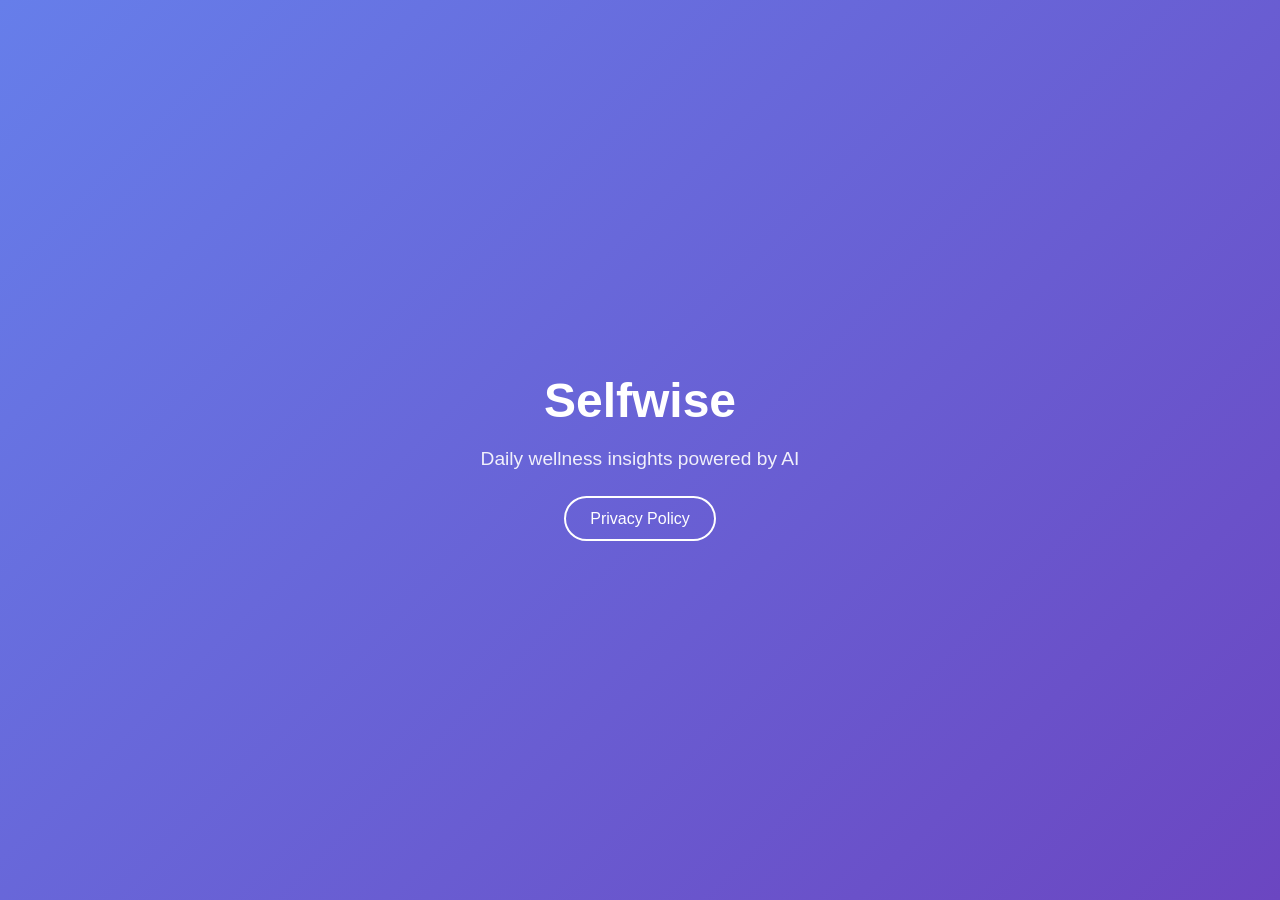
==== index.html @ 47c6ea0e "Add privacy policy and landing page" ====
<!DOCTYPE html>
<html lang="en">
<head>
    <meta charset="UTF-8">
    <meta name="viewport" content="width=device-width, initial-scale=1.0">
    <title>Selfwise</title>
    <style>
        * {
            margin: 0;
            padding: 0;
            box-sizing: border-box;
        }
        body {
            font-family: -apple-system, BlinkMacSystemFont, 'Segoe UI', Roboto, sans-serif;
            background: linear-gradient(135deg, #667eea 0%, #6B46C1 100%);
            min-height: 100vh;
            display: flex;
            align-items: center;
            justify-content: center;
        }
        .container {
            text-align: center;
            color: white;
            padding: 40px;
        }
        h1 {
            font-size: 3em;
            margin-bottom: 20px;
        }
        p {
            font-size: 1.2em;
            opacity: 0.9;
            margin-bottom: 40px;
        }
        .links a {
            color: white;
            text-decoration: none;
            padding: 12px 24px;
            border: 2px solid white;
            border-radius: 30px;
            margin: 0 10px;
            transition: all 0.3s;
        }
        .links a:hover {
            background: white;
            color: #6B46C1;
        }
    </style>
</head>
<body>
    <div class="container">
        <h1>Selfwise</h1>
        <p>Daily wellness insights powered by AI</p>
        <div class="links">
            <a href="privacy.html">Privacy Policy</a>
        </div>
    </div>
</body>
</html>
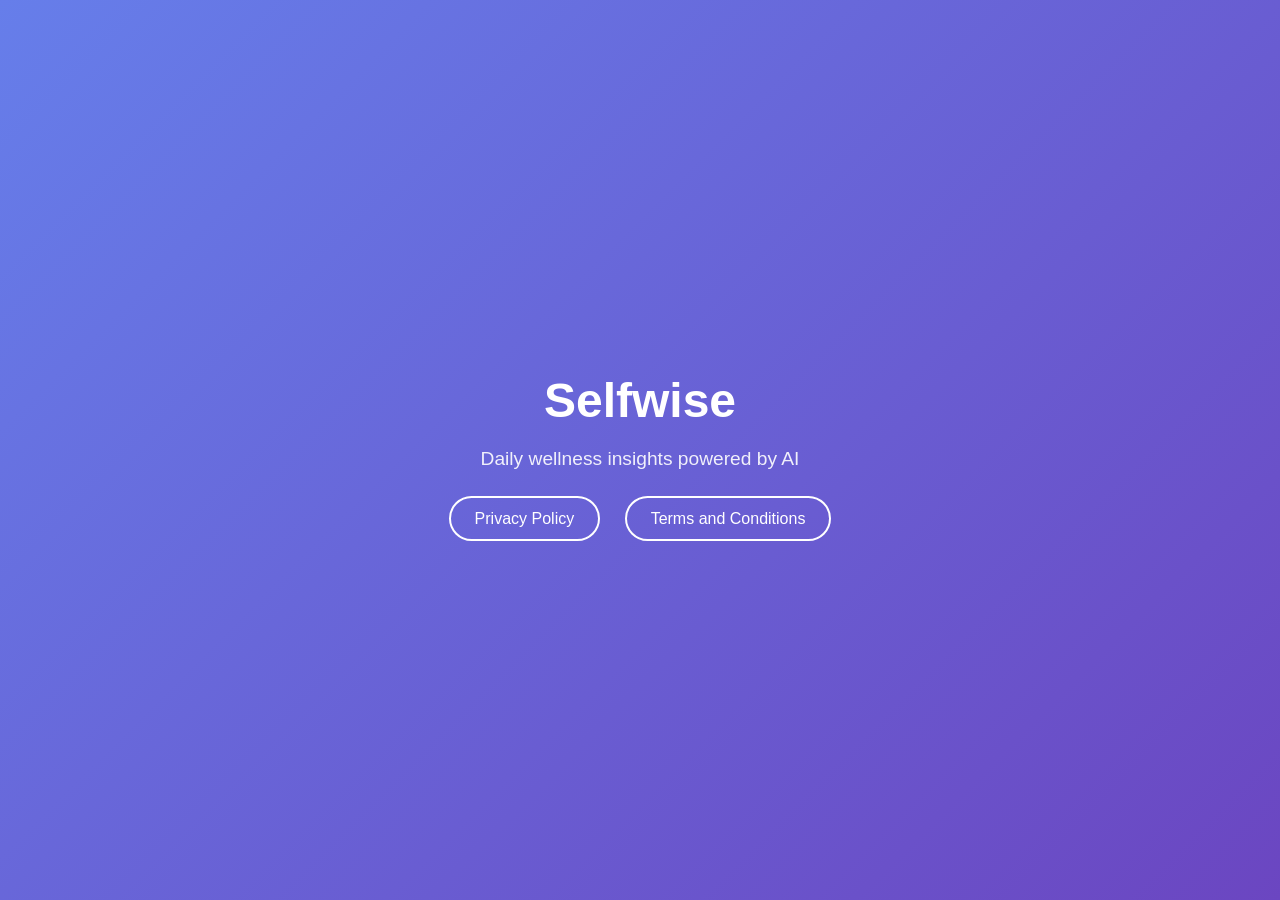
==== commit ef9f6caa: "Add Terms and Conditions page - Create terms.html with comprehensive terms and conditions - Update i" ====
--- a/index.html
+++ b/index.html
@@ -53,6 +53,7 @@
         <p>Daily wellness insights powered by AI</p>
         <div class="links">
             <a href="privacy.html">Privacy Policy</a>
+            <a href="terms.html">Terms and Conditions</a>
         </div>
     </div>
 </body>
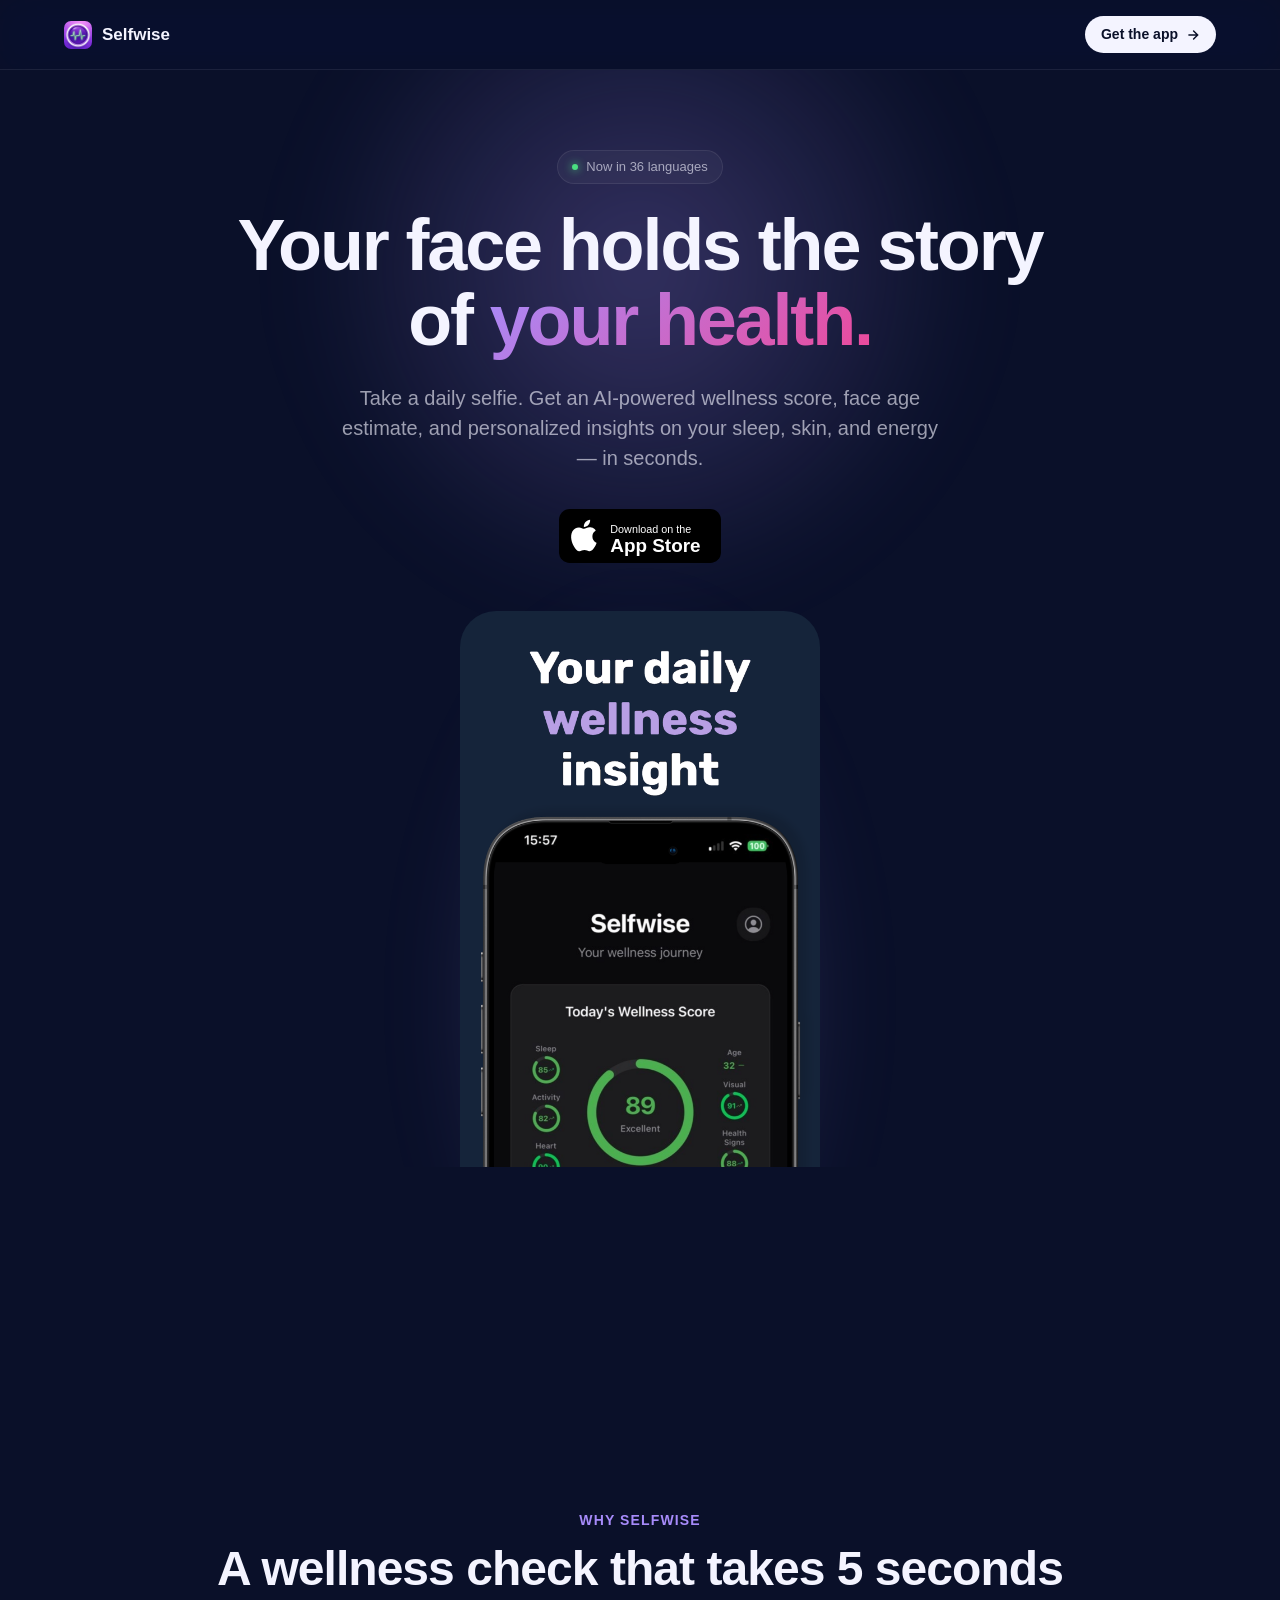
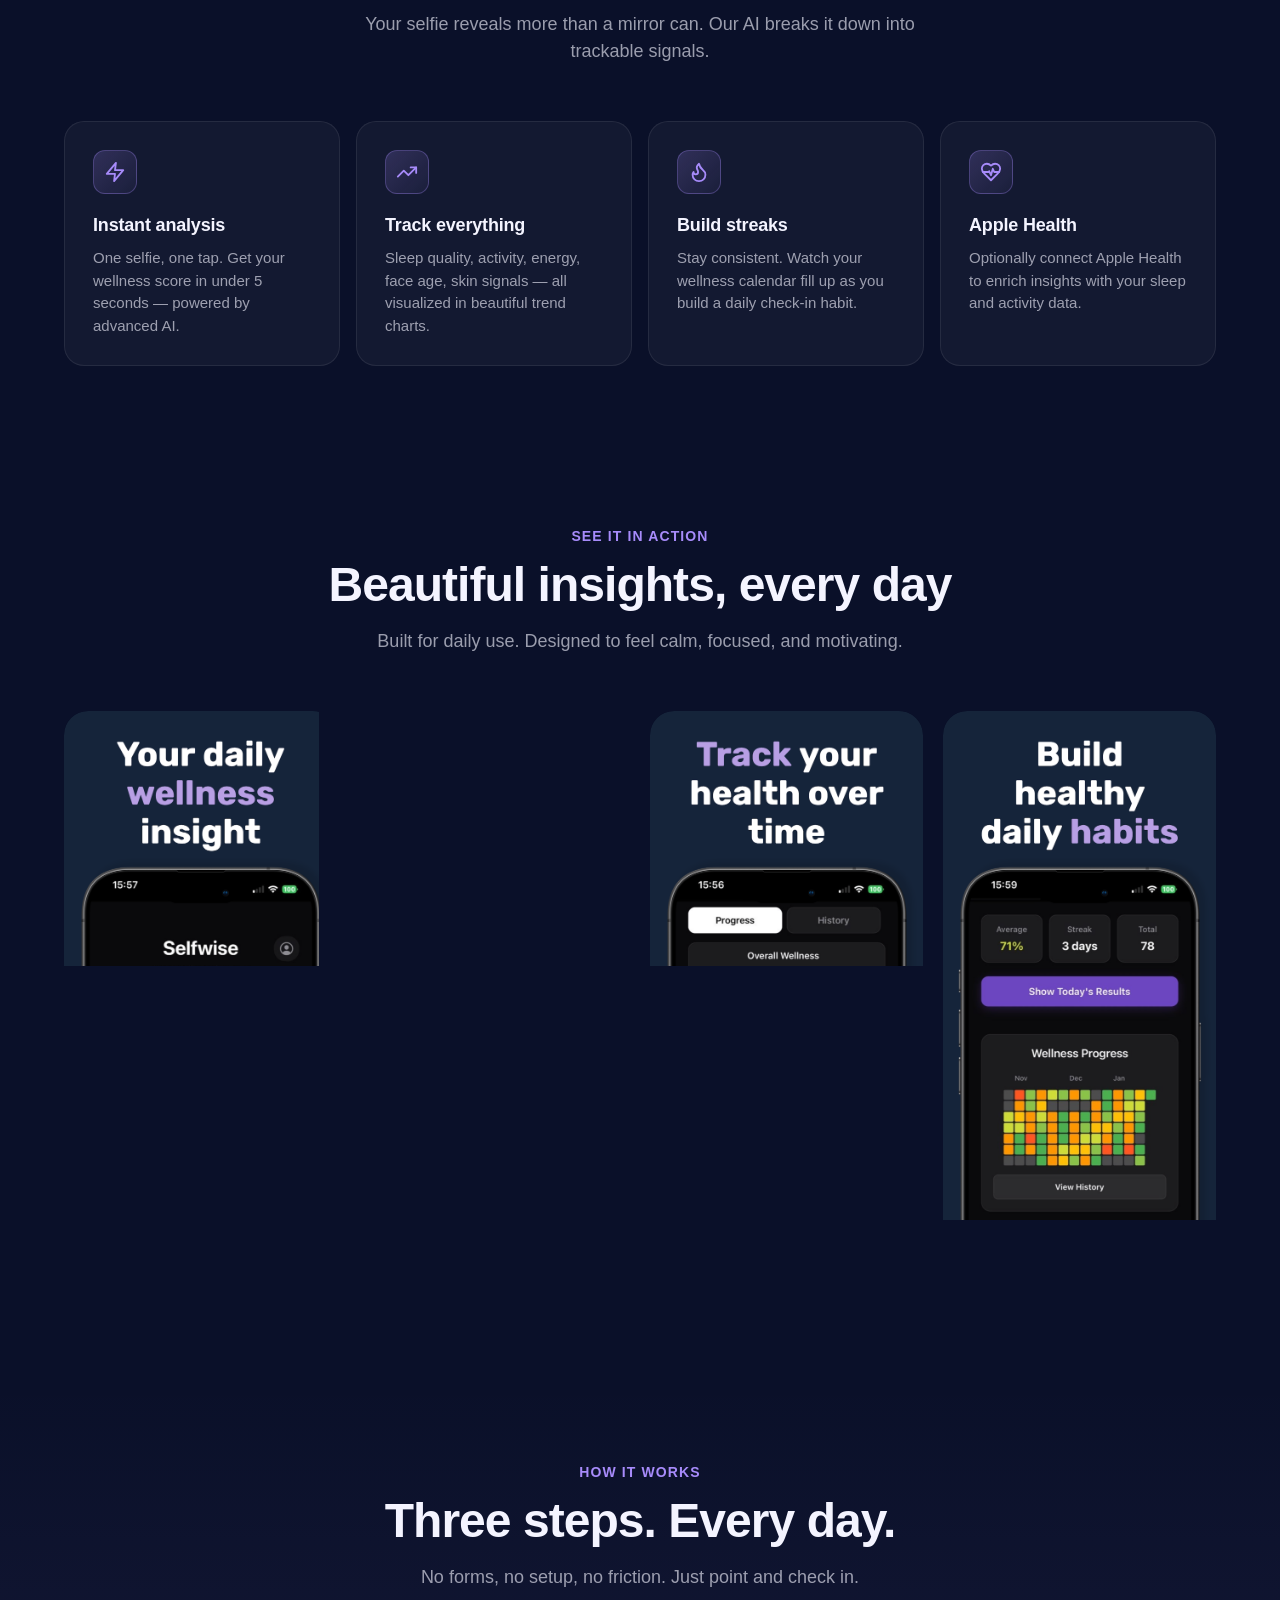
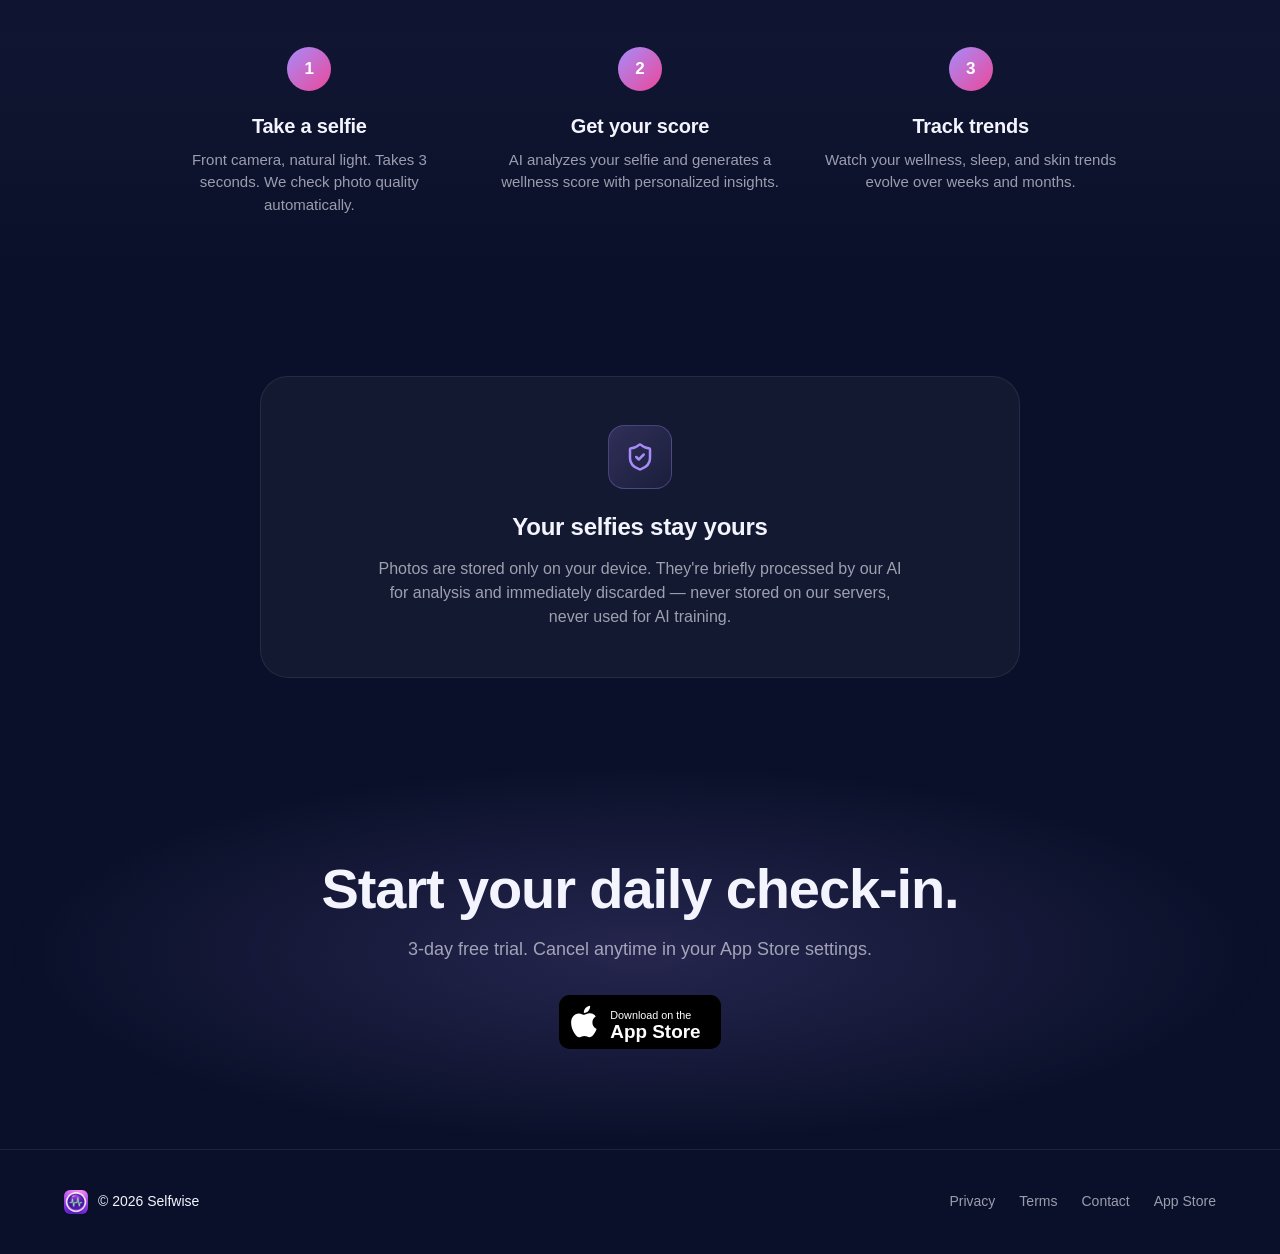
==== commit 37040e0d: "Redesign landing page with full product showcase Replace placeholder with modern product page: hero," ====
--- a/index.html
+++ b/index.html
@@ -3,58 +3,650 @@
 <head>
     <meta charset="UTF-8">
     <meta name="viewport" content="width=device-width, initial-scale=1.0">
-    <title>Selfwise</title>
+    <title>Selfwise — Your daily AI wellness insight</title>
+    <meta name="description" content="Selfwise is your AI face health tracker. Take a daily selfie and get instant insights into your wellness, face age, sleep, skin, and energy — all from one photo.">
+    <meta name="theme-color" content="#0a1029">
+    <link rel="canonical" href="https://selfwise.fit/">
+    <link rel="icon" type="image/png" href="assets/icon.png">
+    <link rel="apple-touch-icon" href="assets/icon.png">
+
+    <meta property="og:type" content="website">
+    <meta property="og:title" content="Selfwise — Your daily AI wellness insight">
+    <meta property="og:description" content="Take a daily selfie and get instant insights into your wellness, face age, sleep, skin, and energy — all from one photo.">
+    <meta property="og:url" content="https://selfwise.fit/">
+    <meta property="og:image" content="https://selfwise.fit/assets/og-image.png">
+    <meta property="og:site_name" content="Selfwise">
+
+    <meta name="twitter:card" content="summary_large_image">
+    <meta name="twitter:title" content="Selfwise — Your daily AI wellness insight">
+    <meta name="twitter:description" content="Take a daily selfie and get instant insights into your wellness, face age, sleep, skin, and energy — all from one photo.">
+    <meta name="twitter:image" content="https://selfwise.fit/assets/og-image.png">
+
+    <script type="application/ld+json">
+    {
+        "@context": "https://schema.org",
+        "@type": "SoftwareApplication",
+        "name": "Selfwise",
+        "applicationCategory": "HealthApplication",
+        "operatingSystem": "iOS",
+        "description": "Selfwise is your AI face health tracker. Take a daily selfie and get instant insights into your wellness, face age, sleep, skin, and energy.",
+        "image": "https://selfwise.fit/assets/icon.png",
+        "url": "https://selfwise.fit/",
+        "downloadUrl": "https://apps.apple.com/app/selfwise/id6757761178",
+        "offers": {
+            "@type": "Offer",
+            "price": "0",
+            "priceCurrency": "USD"
+        },
+        "author": {
+            "@type": "Organization",
+            "name": "Selfwise",
+            "url": "https://selfwise.fit"
+        }
+    }
+    </script>
+
     <style>
+        :root {
+            --bg: #0a1029;
+            --bg-elevated: #131a3d;
+            --bg-card: rgba(255, 255, 255, 0.04);
+            --border: rgba(255, 255, 255, 0.08);
+            --text: #f4f4ff;
+            --text-muted: rgba(244, 244, 255, 0.62);
+            --accent: #a78bfa;
+            --accent-hover: #8b6df0;
+            --green: #4ade80;
+            --orange: #fb923c;
+        }
         * {
             margin: 0;
             padding: 0;
             box-sizing: border-box;
-        }
+            -webkit-font-smoothing: antialiased;
+            -moz-osx-font-smoothing: grayscale;
+        }
+        html { scroll-behavior: smooth; }
         body {
-            font-family: -apple-system, BlinkMacSystemFont, 'Segoe UI', Roboto, sans-serif;
-            background: linear-gradient(135deg, #667eea 0%, #6B46C1 100%);
-            min-height: 100vh;
-            display: flex;
-            align-items: center;
+            font-family: -apple-system, BlinkMacSystemFont, 'Inter', 'Segoe UI', Roboto, sans-serif;
+            background: var(--bg);
+            color: var(--text);
+            line-height: 1.5;
+            overflow-x: hidden;
+        }
+        ::selection { background: var(--accent); color: var(--bg); }
+
+        .container {
+            max-width: 1200px;
+            margin: 0 auto;
+            padding: 0 24px;
+        }
+
+        /* NAV */
+        nav {
+            position: sticky;
+            top: 0;
+            z-index: 100;
+            backdrop-filter: saturate(180%) blur(20px);
+            -webkit-backdrop-filter: saturate(180%) blur(20px);
+            background: rgba(10, 16, 41, 0.72);
+            border-bottom: 1px solid var(--border);
+        }
+        .nav-inner {
+            display: flex;
+            align-items: center;
+            justify-content: space-between;
+            padding: 16px 24px;
+            max-width: 1200px;
+            margin: 0 auto;
+        }
+        .nav-brand {
+            display: flex;
+            align-items: center;
+            gap: 10px;
+            font-weight: 700;
+            font-size: 17px;
+            color: var(--text);
+            text-decoration: none;
+        }
+        .nav-brand img {
+            width: 28px;
+            height: 28px;
+            border-radius: 7px;
+        }
+        .nav-cta {
+            display: inline-flex;
+            align-items: center;
+            gap: 8px;
+            background: var(--text);
+            color: var(--bg);
+            padding: 8px 16px;
+            border-radius: 100px;
+            text-decoration: none;
+            font-weight: 600;
+            font-size: 14px;
+            transition: transform .15s ease, opacity .15s ease;
+        }
+        .nav-cta:hover { transform: scale(1.04); }
+
+        /* HERO */
+        .hero {
+            position: relative;
+            padding: 80px 0 40px;
+            text-align: center;
+            overflow: hidden;
+        }
+        .hero::before {
+            content: '';
+            position: absolute;
+            inset: -200px 50% auto;
+            width: 800px;
+            height: 800px;
+            transform: translateX(-50%);
+            background: radial-gradient(circle, rgba(167, 139, 250, 0.28) 0%, transparent 60%);
+            filter: blur(40px);
+            pointer-events: none;
+            z-index: 0;
+        }
+        .hero-inner {
+            position: relative;
+            z-index: 1;
+        }
+        .hero-badge {
+            display: inline-flex;
+            align-items: center;
+            gap: 8px;
+            background: var(--bg-card);
+            border: 1px solid var(--border);
+            padding: 6px 14px;
+            border-radius: 100px;
+            font-size: 13px;
+            color: var(--text-muted);
+            margin-bottom: 24px;
+        }
+        .hero-badge .dot {
+            width: 6px;
+            height: 6px;
+            background: var(--green);
+            border-radius: 50%;
+            box-shadow: 0 0 8px var(--green);
+        }
+        .hero h1 {
+            font-size: clamp(40px, 6vw, 72px);
+            font-weight: 800;
+            letter-spacing: -0.03em;
+            line-height: 1.05;
+            margin-bottom: 24px;
+        }
+        .hero h1 .accent {
+            background: linear-gradient(135deg, #a78bfa 0%, #ec4899 100%);
+            -webkit-background-clip: text;
+            background-clip: text;
+            -webkit-text-fill-color: transparent;
+        }
+        .hero p {
+            font-size: clamp(17px, 1.6vw, 20px);
+            color: var(--text-muted);
+            max-width: 620px;
+            margin: 0 auto 36px;
+        }
+        .cta-row {
+            display: flex;
+            gap: 12px;
             justify-content: center;
-        }
-        .container {
+            align-items: center;
+            flex-wrap: wrap;
+            margin-bottom: 48px;
+        }
+        .app-store-badge {
+            display: inline-block;
+            transition: transform .15s ease;
+        }
+        .app-store-badge:hover { transform: scale(1.04); }
+        .app-store-badge img, .app-store-badge svg { height: 54px; display: block; }
+
+        /* HERO IMAGE */
+        .hero-image-wrap {
+            position: relative;
+            margin: 32px auto 0;
+            max-width: 360px;
+        }
+        .hero-image-wrap::before {
+            content: '';
+            position: absolute;
+            inset: -40px;
+            background: radial-gradient(ellipse at center, rgba(167, 139, 250, 0.35) 0%, transparent 65%);
+            filter: blur(40px);
+            z-index: 0;
+        }
+        .hero-image-wrap img {
+            position: relative;
+            width: 100%;
+            display: block;
+            border-radius: 36px;
+            z-index: 1;
+        }
+
+        /* SECTIONS */
+        section {
+            padding: 80px 0;
+        }
+        .section-eyebrow {
+            color: var(--accent);
+            font-weight: 600;
+            font-size: 14px;
+            text-transform: uppercase;
+            letter-spacing: 0.08em;
+            margin-bottom: 12px;
             text-align: center;
+        }
+        .section-title {
+            font-size: clamp(32px, 4vw, 48px);
+            font-weight: 800;
+            letter-spacing: -0.02em;
+            text-align: center;
+            margin-bottom: 16px;
+            line-height: 1.1;
+        }
+        .section-subtitle {
+            color: var(--text-muted);
+            text-align: center;
+            font-size: 18px;
+            max-width: 560px;
+            margin: 0 auto 56px;
+        }
+
+        /* FEATURES */
+        .features {
+            display: grid;
+            grid-template-columns: repeat(auto-fit, minmax(240px, 1fr));
+            gap: 16px;
+        }
+        .feature {
+            background: var(--bg-card);
+            border: 1px solid var(--border);
+            border-radius: 20px;
+            padding: 28px;
+            transition: transform .2s ease, border-color .2s ease;
+        }
+        .feature:hover {
+            transform: translateY(-4px);
+            border-color: rgba(167, 139, 250, 0.4);
+        }
+        .feature-icon {
+            width: 44px;
+            height: 44px;
+            border-radius: 12px;
+            background: linear-gradient(135deg, rgba(167, 139, 250, 0.2), rgba(167, 139, 250, 0.05));
+            border: 1px solid rgba(167, 139, 250, 0.3);
+            display: flex;
+            align-items: center;
+            justify-content: center;
+            margin-bottom: 18px;
+            color: var(--accent);
+        }
+        .feature-icon svg { width: 22px; height: 22px; }
+        .privacy-icon {
+            width: 64px;
+            height: 64px;
+            margin: 0 auto 20px;
+            border-radius: 16px;
+            background: linear-gradient(135deg, rgba(167, 139, 250, 0.2), rgba(167, 139, 250, 0.05));
+            border: 1px solid rgba(167, 139, 250, 0.3);
+            display: flex;
+            align-items: center;
+            justify-content: center;
+            color: var(--accent);
+        }
+        .privacy-icon svg { width: 30px; height: 30px; }
+        .feature h3 {
+            font-size: 18px;
+            font-weight: 700;
+            margin-bottom: 8px;
+            letter-spacing: -0.01em;
+        }
+        .feature p {
+            color: var(--text-muted);
+            font-size: 15px;
+        }
+
+        /* SCREENSHOTS */
+        .screenshots {
+            display: grid;
+            grid-template-columns: repeat(4, 1fr);
+            gap: 20px;
+        }
+        .screenshot {
+            position: relative;
+            border-radius: 24px;
+            overflow: hidden;
+        }
+        .screenshot img {
+            width: 100%;
+            display: block;
+            border-radius: 24px;
+        }
+        @media (max-width: 880px) {
+            .screenshots { grid-template-columns: repeat(2, 1fr); }
+        }
+        @media (max-width: 480px) {
+            .screenshots { grid-template-columns: 1fr 1fr; gap: 12px; }
+        }
+
+        /* HOW IT WORKS */
+        .how {
+            background: linear-gradient(180deg, transparent 0%, rgba(167, 139, 250, 0.04) 50%, transparent 100%);
+        }
+        .steps {
+            display: grid;
+            grid-template-columns: repeat(3, 1fr);
+            gap: 32px;
+            max-width: 960px;
+            margin: 0 auto;
+        }
+        .step {
+            text-align: center;
+        }
+        .step-num {
+            width: 44px;
+            height: 44px;
+            margin: 0 auto 20px;
+            background: linear-gradient(135deg, #a78bfa, #ec4899);
+            border-radius: 50%;
+            display: flex;
+            align-items: center;
+            justify-content: center;
+            font-weight: 700;
             color: white;
-            padding: 40px;
-        }
-        h1 {
-            font-size: 3em;
-            margin-bottom: 20px;
-        }
-        p {
-            font-size: 1.2em;
-            opacity: 0.9;
-            margin-bottom: 40px;
-        }
-        .links a {
-            color: white;
+            font-size: 17px;
+        }
+        .step h4 {
+            font-size: 20px;
+            font-weight: 700;
+            margin-bottom: 8px;
+            letter-spacing: -0.01em;
+        }
+        .step p {
+            color: var(--text-muted);
+            font-size: 15px;
+        }
+        @media (max-width: 720px) {
+            .steps { grid-template-columns: 1fr; gap: 36px; }
+        }
+
+        /* PRIVACY */
+        .privacy {
+            background: var(--bg-card);
+            border: 1px solid var(--border);
+            border-radius: 28px;
+            padding: 48px;
+            text-align: center;
+            max-width: 760px;
+            margin: 0 auto;
+        }
+        .privacy h3 {
+            font-size: 24px;
+            font-weight: 700;
+            margin-bottom: 12px;
+            letter-spacing: -0.01em;
+        }
+        .privacy p {
+            color: var(--text-muted);
+            font-size: 16px;
+            max-width: 540px;
+            margin: 0 auto;
+        }
+
+        /* CTA */
+        .final-cta {
+            text-align: center;
+            padding: 100px 0;
+            position: relative;
+            overflow: hidden;
+        }
+        .final-cta::before {
+            content: '';
+            position: absolute;
+            inset: 0;
+            background: radial-gradient(ellipse at center, rgba(167, 139, 250, 0.18) 0%, transparent 70%);
+            pointer-events: none;
+        }
+        .final-cta-inner { position: relative; }
+        .final-cta h2 {
+            font-size: clamp(32px, 4.5vw, 56px);
+            font-weight: 800;
+            letter-spacing: -0.02em;
+            margin-bottom: 16px;
+            line-height: 1.1;
+        }
+        .final-cta p {
+            color: var(--text-muted);
+            font-size: 18px;
+            margin-bottom: 32px;
+        }
+
+        /* FOOTER */
+        footer {
+            border-top: 1px solid var(--border);
+            padding: 40px 0;
+            color: var(--text-muted);
+            font-size: 14px;
+        }
+        .footer-inner {
+            display: flex;
+            align-items: center;
+            justify-content: space-between;
+            flex-wrap: wrap;
+            gap: 16px;
+        }
+        .footer-links {
+            display: flex;
+            gap: 24px;
+            flex-wrap: wrap;
+        }
+        .footer-links a {
+            color: var(--text-muted);
             text-decoration: none;
-            padding: 12px 24px;
-            border: 2px solid white;
-            border-radius: 30px;
-            margin: 0 10px;
-            transition: all 0.3s;
-        }
-        .links a:hover {
-            background: white;
-            color: #6B46C1;
+            transition: color .15s ease;
+        }
+        .footer-links a:hover { color: var(--text); }
+        .footer-brand {
+            display: flex;
+            align-items: center;
+            gap: 10px;
+            color: var(--text);
+        }
+        .footer-brand img {
+            width: 24px;
+            height: 24px;
+            border-radius: 6px;
+        }
+
+        /* Animations */
+        @media (prefers-reduced-motion: no-preference) {
+            .fade-up {
+                opacity: 0;
+                transform: translateY(20px);
+                animation: fadeUp .8s ease forwards;
+            }
+            .fade-up:nth-child(2) { animation-delay: .1s; }
+            .fade-up:nth-child(3) { animation-delay: .2s; }
+            .fade-up:nth-child(4) { animation-delay: .3s; }
+            @keyframes fadeUp {
+                to { opacity: 1; transform: translateY(0); }
+            }
         }
     </style>
 </head>
 <body>
+
+<nav>
+    <div class="nav-inner">
+        <a href="/" class="nav-brand">
+            <img src="assets/icon.png" alt="Selfwise">
+            Selfwise
+        </a>
+        <a href="https://apps.apple.com/app/selfwise/id6757761178" class="nav-cta">
+            Get the app
+            <svg width="14" height="14" viewBox="0 0 24 24" fill="none" stroke="currentColor" stroke-width="2.5" stroke-linecap="round"><path d="M5 12h14M13 5l7 7-7 7"/></svg>
+        </a>
+    </div>
+</nav>
+
+<header class="hero">
+    <div class="container hero-inner">
+        <div class="hero-badge">
+            <span class="dot"></span>
+            Now in 36 languages
+        </div>
+        <h1>
+            Your face holds the story<br>
+            of <span class="accent">your health.</span>
+        </h1>
+        <p>Take a daily selfie. Get an AI-powered wellness score, face age estimate, and personalized insights on your sleep, skin, and energy — in seconds.</p>
+        <div class="cta-row">
+            <a href="https://apps.apple.com/app/selfwise/id6757761178" class="app-store-badge" aria-label="Download Selfwise on the App Store">
+                <svg xmlns="http://www.w3.org/2000/svg" viewBox="0 0 120 40" height="54">
+                    <rect width="120" height="40" rx="8" fill="#000"/>
+                    <g fill="#fff">
+                        <path d="M24.77 20.27c-.03-2.92 2.4-4.34 2.5-4.4-1.36-1.99-3.49-2.27-4.24-2.3-1.79-.18-3.51 1.06-4.42 1.06-.92 0-2.34-1.04-3.85-1.01-1.95.03-3.78 1.16-4.79 2.91-2.07 3.59-.53 8.87 1.47 11.78.98 1.42 2.13 3.02 3.65 2.96 1.47-.06 2.02-.95 3.79-.95s2.27.95 3.82.92c1.58-.03 2.58-1.44 3.55-2.88 1.13-1.65 1.59-3.28 1.61-3.36-.04-.02-3.09-1.18-3.12-4.71zM21.85 11.69c.8-1 1.35-2.4 1.2-3.79-1.16.05-2.59.79-3.42 1.78-.74.87-1.39 2.31-1.22 3.67 1.3.09 2.63-.66 3.44-1.66z"/>
+                        <text x="38" y="18" font-family="-apple-system, sans-serif" font-size="8" fill="#fff">Download on the</text>
+                        <text x="38" y="32" font-family="-apple-system, sans-serif" font-size="14" font-weight="600" fill="#fff">App Store</text>
+                    </g>
+                </svg>
+            </a>
+        </div>
+        <div class="hero-image-wrap">
+            <img src="assets/screenshot-1.png" alt="Selfwise app wellness dashboard showing daily wellness score, sleep, activity, heart, age, visual, and health signs">
+        </div>
+    </div>
+</header>
+
+<section>
     <div class="container">
-        <h1>Selfwise</h1>
-        <p>Daily wellness insights powered by AI</p>
-        <div class="links">
-            <a href="privacy.html">Privacy Policy</a>
-            <a href="terms.html">Terms and Conditions</a>
-        </div>
-    </div>
+        <div class="section-eyebrow">Why Selfwise</div>
+        <h2 class="section-title">A wellness check that takes 5 seconds</h2>
+        <p class="section-subtitle">Your selfie reveals more than a mirror can. Our AI breaks it down into trackable signals.</p>
+
+        <div class="features">
+            <div class="feature fade-up">
+                <div class="feature-icon">
+                    <svg viewBox="0 0 24 24" fill="none" stroke="currentColor" stroke-width="2" stroke-linecap="round" stroke-linejoin="round" aria-hidden="true"><polygon points="13 2 3 14 12 14 11 22 21 10 12 10 13 2"/></svg>
+                </div>
+                <h3>Instant analysis</h3>
+                <p>One selfie, one tap. Get your wellness score in under 5 seconds — powered by advanced AI.</p>
+            </div>
+            <div class="feature fade-up">
+                <div class="feature-icon">
+                    <svg viewBox="0 0 24 24" fill="none" stroke="currentColor" stroke-width="2" stroke-linecap="round" stroke-linejoin="round" aria-hidden="true"><polyline points="22 7 13.5 15.5 8.5 10.5 2 17"/><polyline points="16 7 22 7 22 13"/></svg>
+                </div>
+                <h3>Track everything</h3>
+                <p>Sleep quality, activity, energy, face age, skin signals — all visualized in beautiful trend charts.</p>
+            </div>
+            <div class="feature fade-up">
+                <div class="feature-icon">
+                    <svg viewBox="0 0 24 24" fill="none" stroke="currentColor" stroke-width="2" stroke-linecap="round" stroke-linejoin="round" aria-hidden="true"><path d="M8.5 14.5A2.5 2.5 0 0 0 11 12c0-1.38-.5-2-1-3-1.072-2.143-.224-4.054 2-6 .5 2.5 2 4.9 4 6.5 2 1.6 3 3.5 3 5.5a7 7 0 1 1-14 0c0-1.153.433-2.294 1-3a2.5 2.5 0 0 0 2.5 2.5z"/></svg>
+                </div>
+                <h3>Build streaks</h3>
+                <p>Stay consistent. Watch your wellness calendar fill up as you build a daily check-in habit.</p>
+            </div>
+            <div class="feature fade-up">
+                <div class="feature-icon">
+                    <svg viewBox="0 0 24 24" fill="none" stroke="currentColor" stroke-width="2" stroke-linecap="round" stroke-linejoin="round" aria-hidden="true"><path d="M19 14c1.49-1.46 3-3.21 3-5.5A5.5 5.5 0 0 0 16.5 3c-1.76 0-3 .5-4.5 2-1.5-1.5-2.74-2-4.5-2A5.5 5.5 0 0 0 2 8.5c0 2.29 1.51 4.04 3 5.5l7 7Z"/><path d="M3.22 12H9.5l.5-1 2 4.5 2-7 1.5 3.5h5.27"/></svg>
+                </div>
+                <h3>Apple Health</h3>
+                <p>Optionally connect Apple Health to enrich insights with your sleep and activity data.</p>
+            </div>
+        </div>
+    </div>
+</section>
+
+<section>
+    <div class="container">
+        <div class="section-eyebrow">See it in action</div>
+        <h2 class="section-title">Beautiful insights, every day</h2>
+        <p class="section-subtitle">Built for daily use. Designed to feel calm, focused, and motivating.</p>
+
+        <div class="screenshots">
+            <div class="screenshot"><img src="assets/screenshot-1.png" alt="Daily wellness dashboard"></div>
+            <div class="screenshot"><img src="assets/screenshot-2.png" alt="Selfie analysis with wellness score"></div>
+            <div class="screenshot"><img src="assets/screenshot-3.png" alt="Health trend charts over time"></div>
+            <div class="screenshot"><img src="assets/screenshot-4.png" alt="Streak tracking and wellness calendar"></div>
+        </div>
+    </div>
+</section>
+
+<section class="how">
+    <div class="container">
+        <div class="section-eyebrow">How it works</div>
+        <h2 class="section-title">Three steps. Every day.</h2>
+        <p class="section-subtitle">No forms, no setup, no friction. Just point and check in.</p>
+
+        <div class="steps">
+            <div class="step">
+                <div class="step-num">1</div>
+                <h4>Take a selfie</h4>
+                <p>Front camera, natural light. Takes 3 seconds. We check photo quality automatically.</p>
+            </div>
+            <div class="step">
+                <div class="step-num">2</div>
+                <h4>Get your score</h4>
+                <p>AI analyzes your selfie and generates a wellness score with personalized insights.</p>
+            </div>
+            <div class="step">
+                <div class="step-num">3</div>
+                <h4>Track trends</h4>
+                <p>Watch your wellness, sleep, and skin trends evolve over weeks and months.</p>
+            </div>
+        </div>
+    </div>
+</section>
+
+<section>
+    <div class="container">
+        <div class="privacy">
+            <div class="privacy-icon">
+                <svg viewBox="0 0 24 24" fill="none" stroke="currentColor" stroke-width="2" stroke-linecap="round" stroke-linejoin="round" aria-hidden="true"><path d="M20 13c0 5-3.5 7.5-7.66 8.95a1 1 0 0 1-.67-.01C7.5 20.5 4 18 4 13V6a1 1 0 0 1 1-1c2 0 4.5-1.2 6.24-2.72a1.17 1.17 0 0 1 1.52 0C14.51 3.81 17 5 19 5a1 1 0 0 1 1 1z"/><path d="m9 12 2 2 4-4"/></svg>
+            </div>
+            <h3>Your selfies stay yours</h3>
+            <p>Photos are stored only on your device. They're briefly processed by our AI for analysis and immediately discarded — never stored on our servers, never used for AI training.</p>
+        </div>
+    </div>
+</section>
+
+<section class="final-cta">
+    <div class="container final-cta-inner">
+        <h2>Start your daily check-in.</h2>
+        <p>3-day free trial. Cancel anytime in your App Store settings.</p>
+        <div class="cta-row" style="margin-bottom:0;">
+            <a href="https://apps.apple.com/app/selfwise/id6757761178" class="app-store-badge" aria-label="Download Selfwise on the App Store">
+                <svg xmlns="http://www.w3.org/2000/svg" viewBox="0 0 120 40" height="54">
+                    <rect width="120" height="40" rx="8" fill="#000"/>
+                    <g fill="#fff">
+                        <path d="M24.77 20.27c-.03-2.92 2.4-4.34 2.5-4.4-1.36-1.99-3.49-2.27-4.24-2.3-1.79-.18-3.51 1.06-4.42 1.06-.92 0-2.34-1.04-3.85-1.01-1.95.03-3.78 1.16-4.79 2.91-2.07 3.59-.53 8.87 1.47 11.78.98 1.42 2.13 3.02 3.65 2.96 1.47-.06 2.02-.95 3.79-.95s2.27.95 3.82.92c1.58-.03 2.58-1.44 3.55-2.88 1.13-1.65 1.59-3.28 1.61-3.36-.04-.02-3.09-1.18-3.12-4.71zM21.85 11.69c.8-1 1.35-2.4 1.2-3.79-1.16.05-2.59.79-3.42 1.78-.74.87-1.39 2.31-1.22 3.67 1.3.09 2.63-.66 3.44-1.66z"/>
+                        <text x="38" y="18" font-family="-apple-system, sans-serif" font-size="8" fill="#fff">Download on the</text>
+                        <text x="38" y="32" font-family="-apple-system, sans-serif" font-size="14" font-weight="600" fill="#fff">App Store</text>
+                    </g>
+                </svg>
+            </a>
+        </div>
+    </div>
+</section>
+
+<footer>
+    <div class="container footer-inner">
+        <div class="footer-brand">
+            <img src="assets/icon.png" alt="Selfwise">
+            <span>© 2026 Selfwise</span>
+        </div>
+        <div class="footer-links">
+            <a href="privacy.html">Privacy</a>
+            <a href="terms.html">Terms</a>
+            <a href="mailto:contact@selfwise.fit">Contact</a>
+            <a href="https://apps.apple.com/app/selfwise/id6757761178">App Store</a>
+        </div>
+    </div>
+</footer>
+
 </body>
 </html>
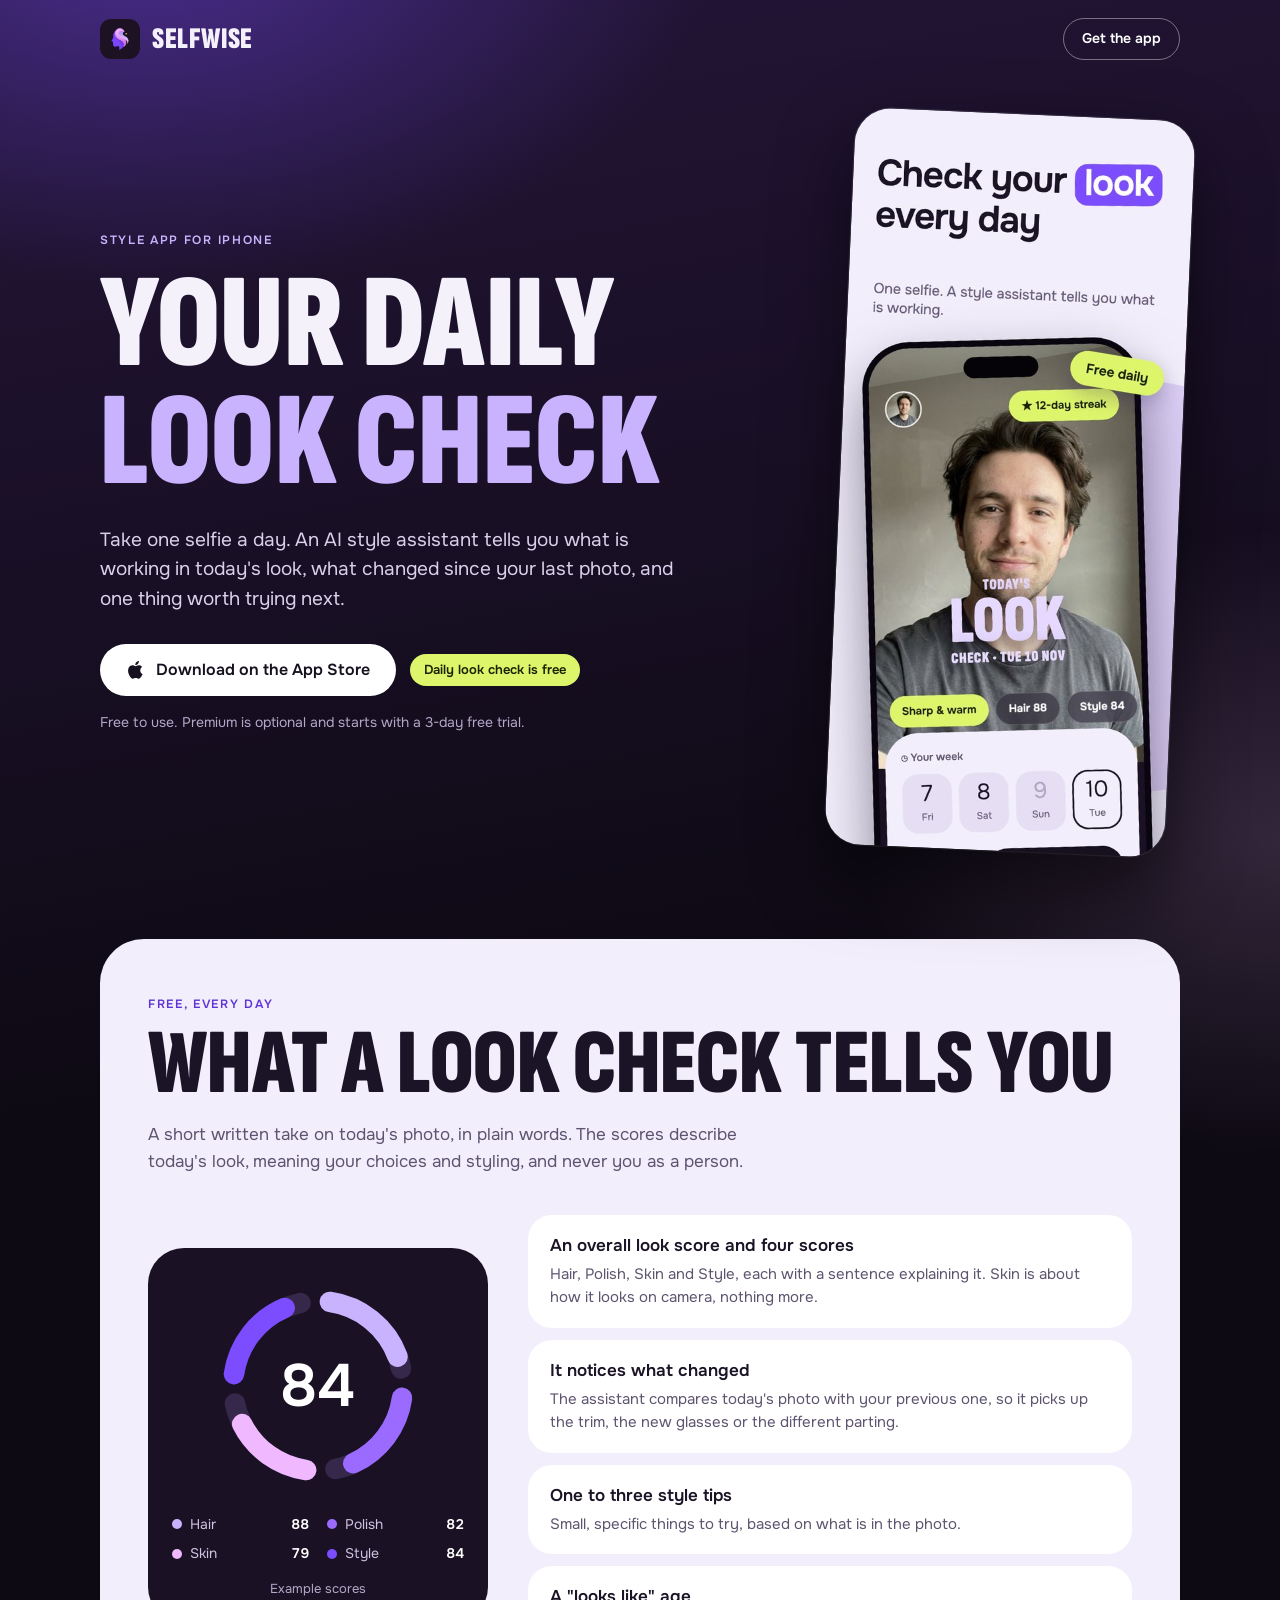
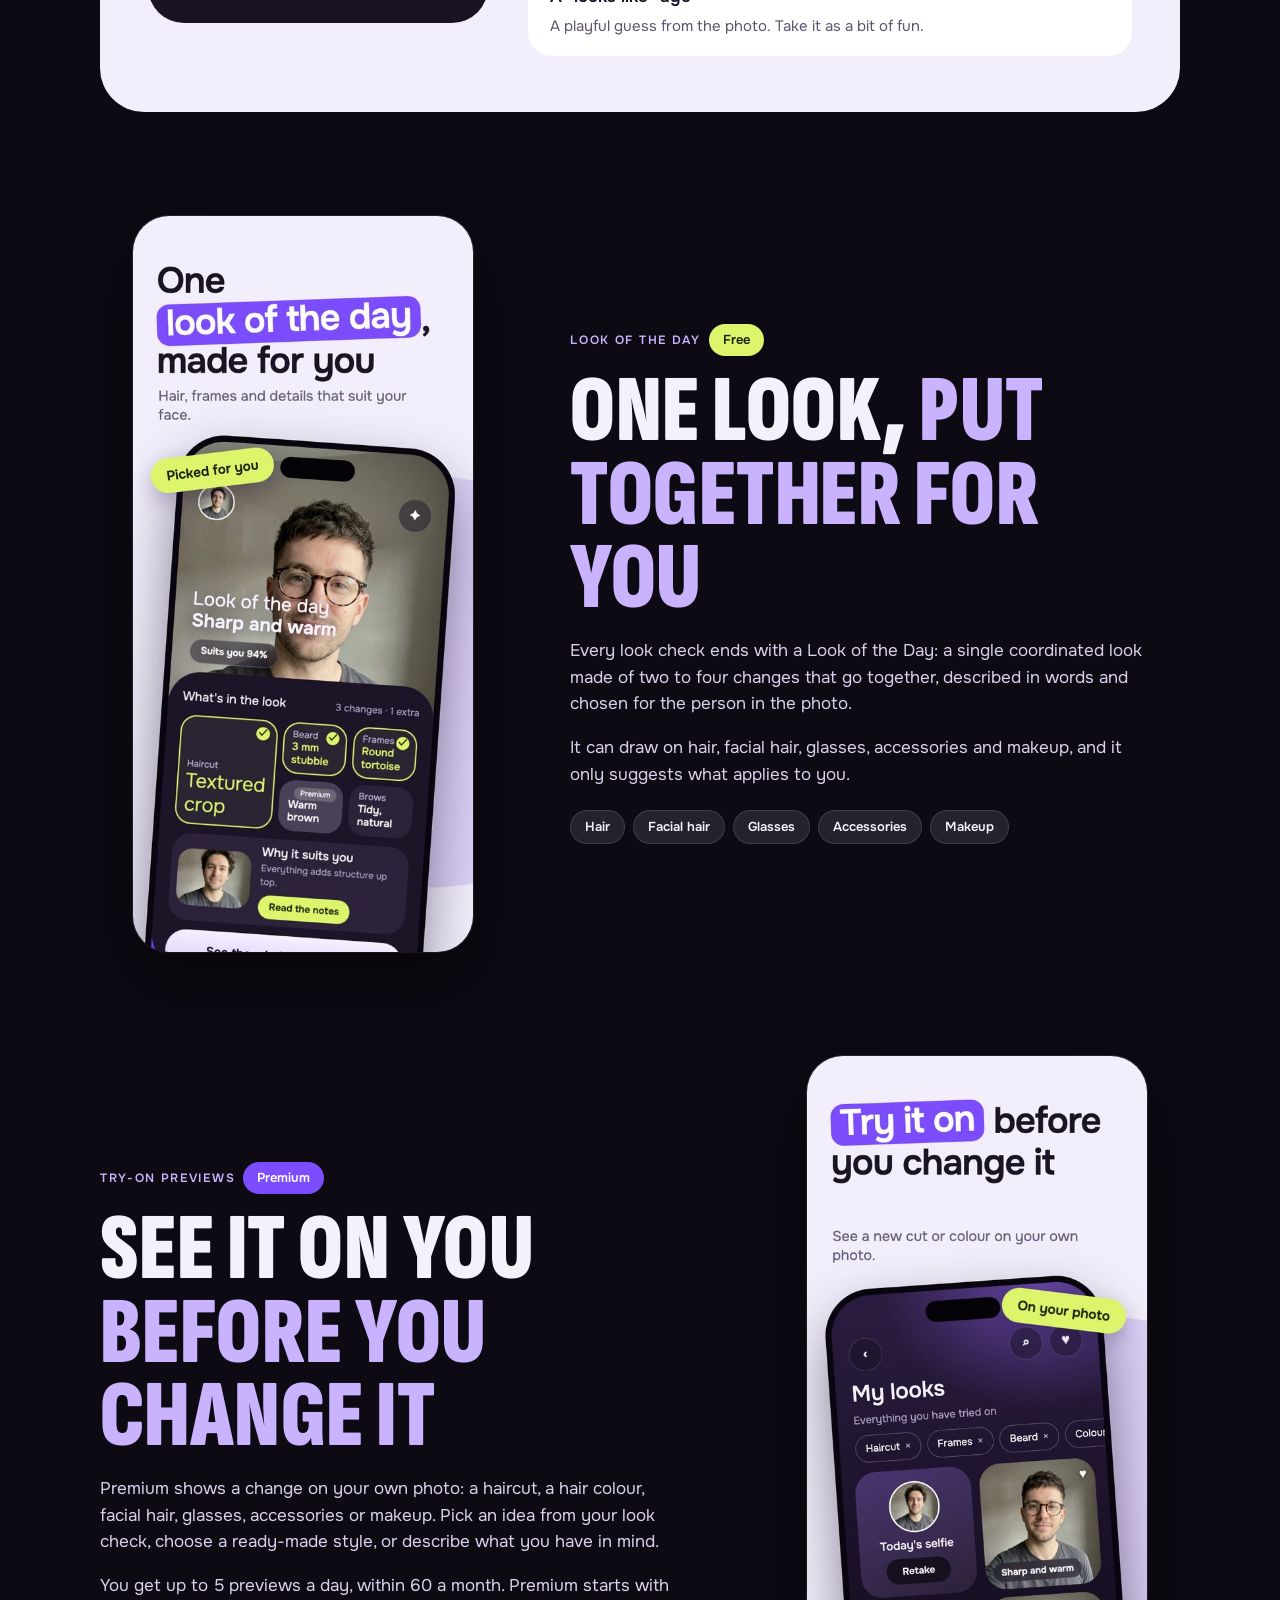
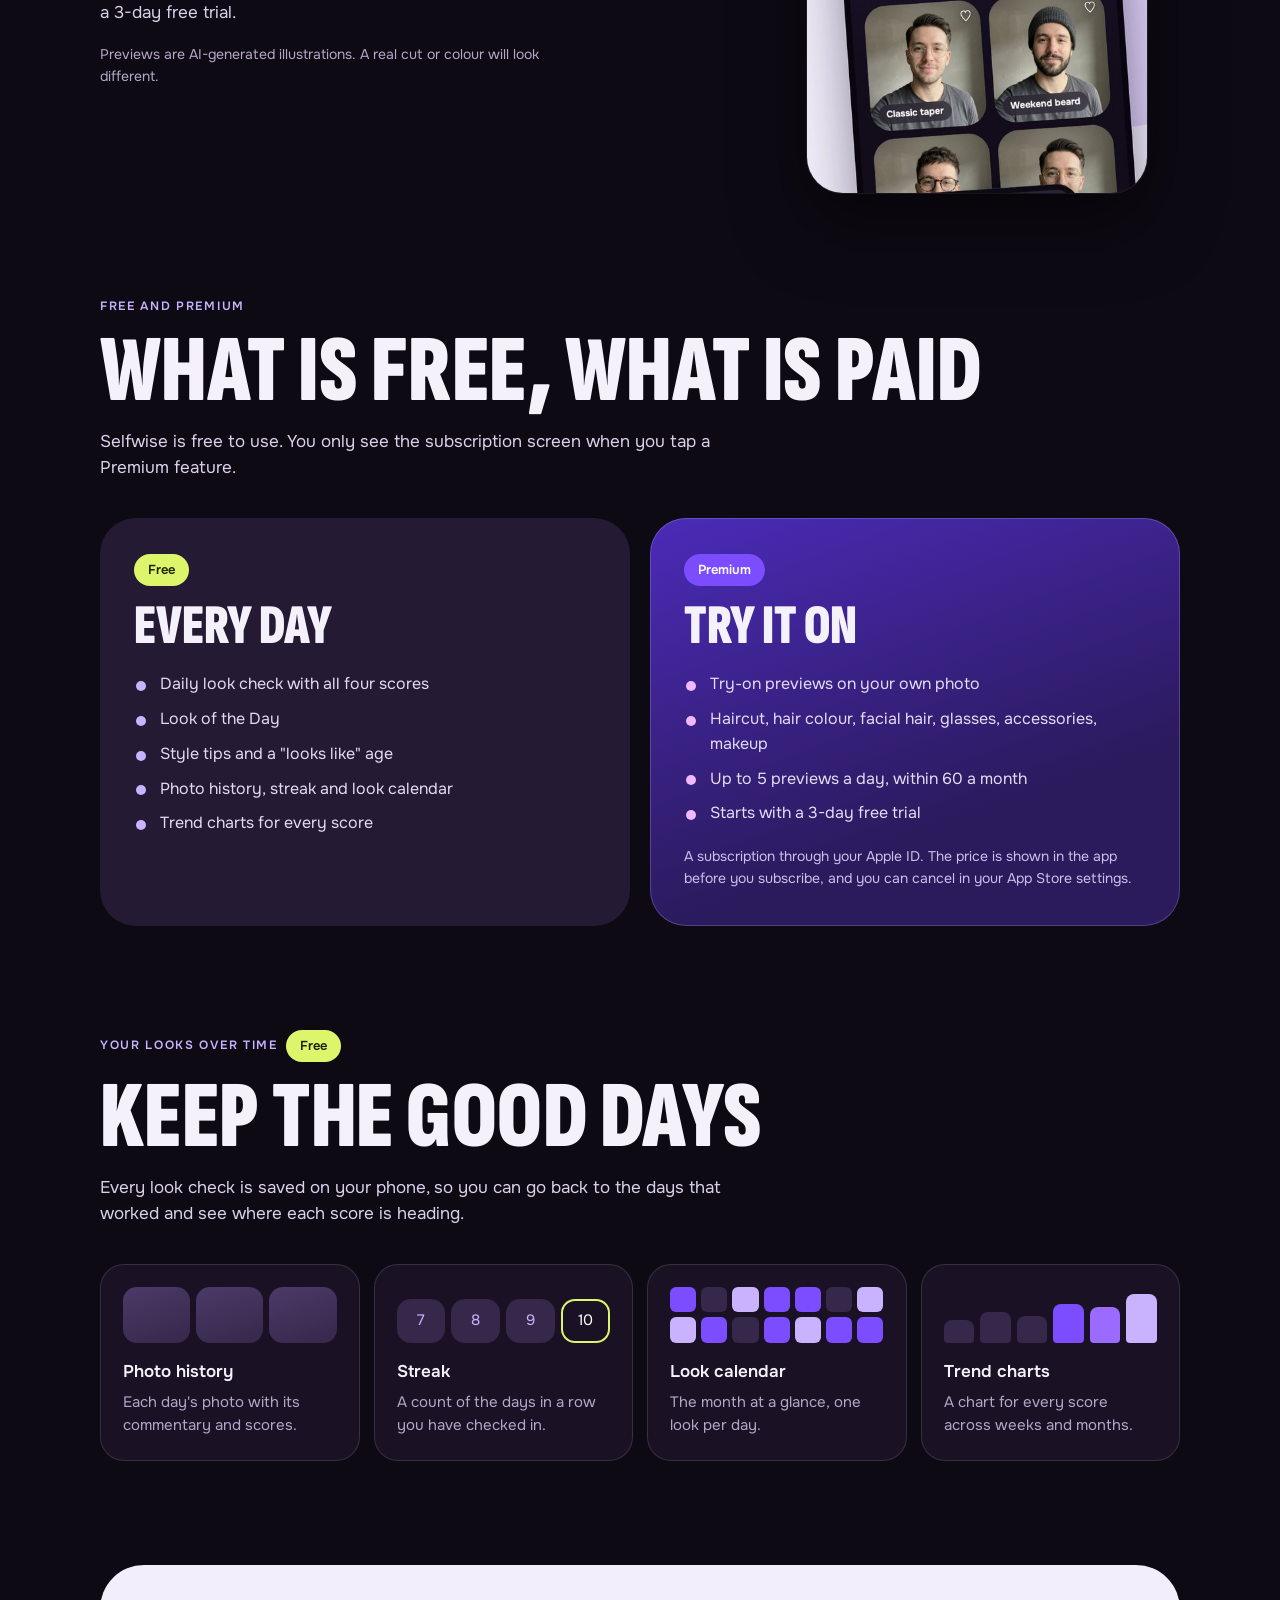
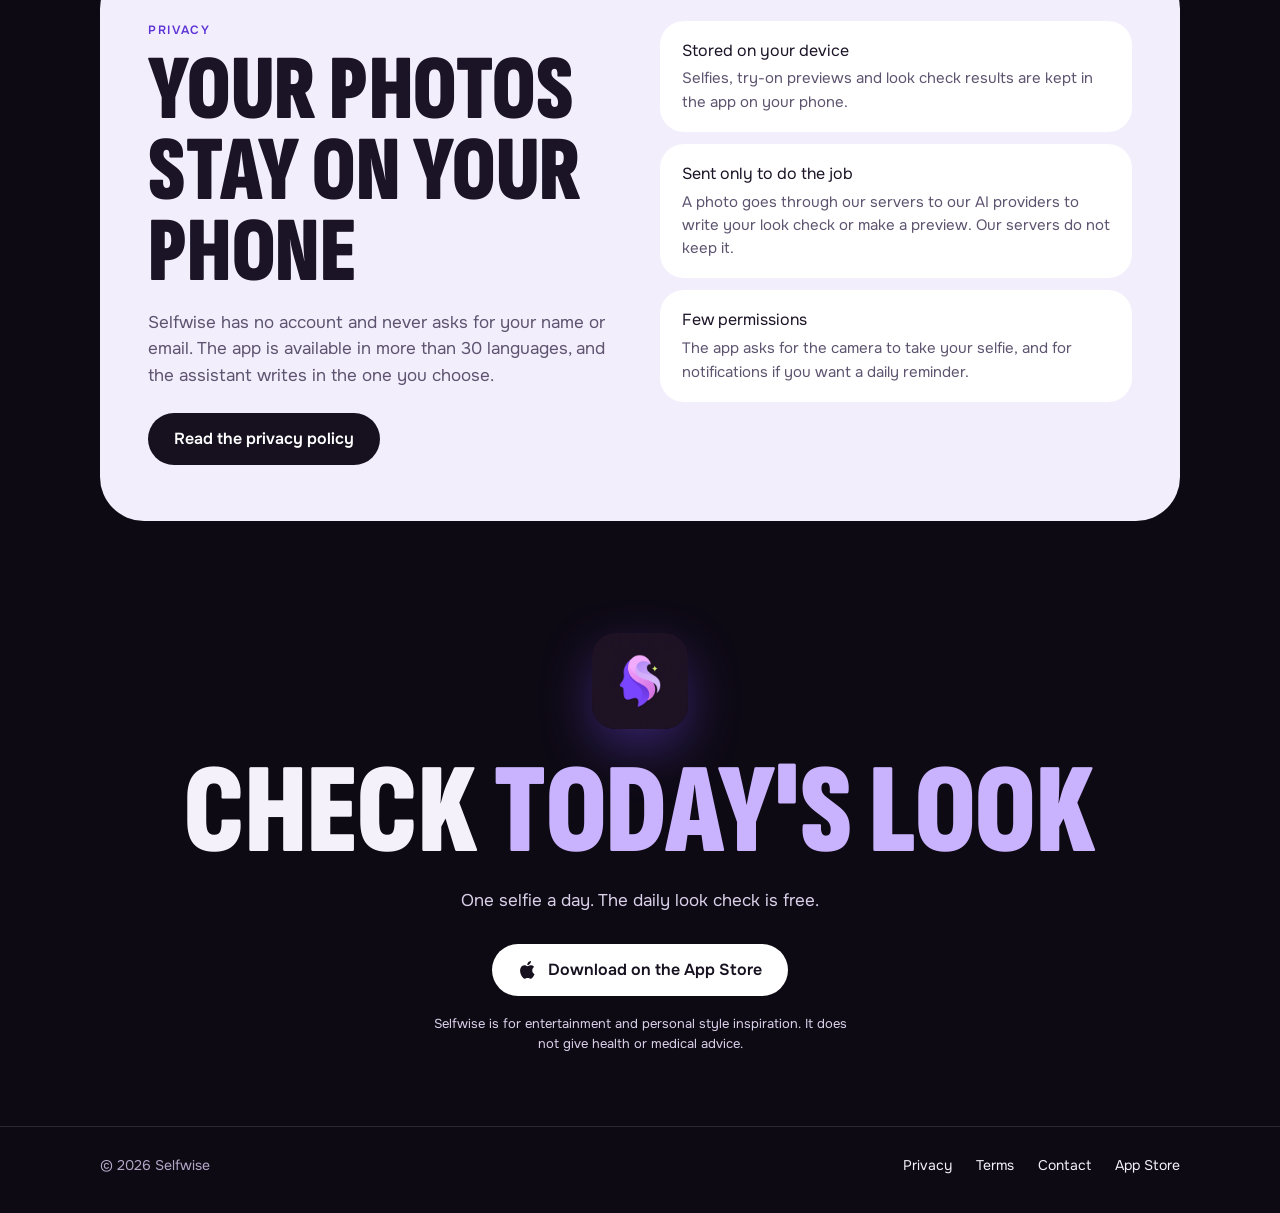
==== commit babac013: "Reposition the site for Selfwise 2.0 as a lifestyle style app Landing page rewritten in the app's pu" ====
--- a/index.html
+++ b/index.html
@@ -3,23 +3,26 @@
 <head>
     <meta charset="UTF-8">
     <meta name="viewport" content="width=device-width, initial-scale=1.0">
-    <title>Selfwise — Your daily AI wellness insight</title>
-    <meta name="description" content="Selfwise is your AI face health tracker. Take a daily selfie and get instant insights into your wellness, face age, sleep, skin, and energy — all from one photo.">
-    <meta name="theme-color" content="#0a1029">
+    <title>Selfwise — Your daily look check</title>
+    <meta name="description" content="Selfwise is a style app for iPhone. Take one selfie a day and an AI style assistant tells you how your look is working, with a free Look of the Day. Premium lets you preview a new haircut, colour or glasses on your own photo.">
+    <meta name="theme-color" content="#0E0A14">
     <link rel="canonical" href="https://selfwise.fit/">
     <link rel="icon" type="image/png" href="assets/icon.png">
     <link rel="apple-touch-icon" href="assets/icon.png">
 
     <meta property="og:type" content="website">
-    <meta property="og:title" content="Selfwise — Your daily AI wellness insight">
-    <meta property="og:description" content="Take a daily selfie and get instant insights into your wellness, face age, sleep, skin, and energy — all from one photo.">
+    <meta property="og:title" content="Selfwise — Your daily look check">
+    <meta property="og:description" content="One selfie a day. An AI style assistant tells you what is working in your look and suggests a Look of the Day. Preview changes on your own photo with Premium.">
     <meta property="og:url" content="https://selfwise.fit/">
     <meta property="og:image" content="https://selfwise.fit/assets/og-image.png">
+    <meta property="og:image:width" content="1200">
+    <meta property="og:image:height" content="630">
+    <meta property="og:image:alt" content="Selfwise: your daily look check">
     <meta property="og:site_name" content="Selfwise">
 
     <meta name="twitter:card" content="summary_large_image">
-    <meta name="twitter:title" content="Selfwise — Your daily AI wellness insight">
-    <meta name="twitter:description" content="Take a daily selfie and get instant insights into your wellness, face age, sleep, skin, and energy — all from one photo.">
+    <meta name="twitter:title" content="Selfwise — Your daily look check">
+    <meta name="twitter:description" content="One selfie a day. An AI style assistant tells you what is working in your look and suggests a Look of the Day. Preview changes on your own photo with Premium.">
     <meta name="twitter:image" content="https://selfwise.fit/assets/og-image.png">
 
     <script type="application/ld+json">
@@ -27,9 +30,9 @@
         "@context": "https://schema.org",
         "@type": "SoftwareApplication",
         "name": "Selfwise",
-        "applicationCategory": "HealthApplication",
+        "applicationCategory": "LifestyleApplication",
         "operatingSystem": "iOS",
-        "description": "Selfwise is your AI face health tracker. Take a daily selfie and get instant insights into your wellness, face age, sleep, skin, and energy.",
+        "description": "Selfwise is a style app. Take one selfie a day and an AI style assistant tells you how your look is working, with scores for hair, polish, skin and style and a Look of the Day. Premium adds try-on previews on your own photo.",
         "image": "https://selfwise.fit/assets/icon.png",
         "url": "https://selfwise.fit/",
         "downloadUrl": "https://apps.apple.com/app/selfwise/id6757761178",
@@ -46,605 +49,522 @@
     }
     </script>
 
+    <link rel="preconnect" href="https://fonts.googleapis.com">
+    <link rel="preconnect" href="https://fonts.gstatic.com" crossorigin>
+    <link rel="stylesheet" href="https://fonts.googleapis.com/css2?family=Onest:wght@300;400;500;600&family=Sofia+Sans+Extra+Condensed:wght@900&display=swap">
+
     <style>
         :root {
-            --bg: #0a1029;
-            --bg-elevated: #131a3d;
-            --bg-card: rgba(255, 255, 255, 0.04);
-            --border: rgba(255, 255, 255, 0.08);
-            --text: #f4f4ff;
-            --text-muted: rgba(244, 244, 255, 0.62);
-            --accent: #a78bfa;
-            --accent-hover: #8b6df0;
-            --green: #4ade80;
-            --orange: #fb923c;
-        }
-        * {
+            color-scheme: dark;
+            --ink: #0E0A14;
+            --plum: #1A1224;
+            --plum-2: #241A33;
+            --plum-3: #35284A;
+            --violet: #7B4DFF;
+            --violet-2: #9B6BFF;
+            --lilac: #C9B3FF;
+            --orchid: #F0B8FF;
+            --mist: #F3EEFC;
+            --mist-2: #E6DEF3;
+            --sheet-ink: #1B1326;
+            --sheet-muted: #5E5470;
+            --lime: #DDF56B;
+            --on-lime: #1B2200;
+            --text: #F5F1FB;
+            --muted: #B3A7C8;
+            --line: rgba(255, 255, 255, 0.12);
+            --display: "Sofia Sans Extra Condensed", "Arial Narrow", Impact, sans-serif;
+            --body: "Onest", -apple-system, BlinkMacSystemFont, "Segoe UI", Roboto, sans-serif;
+            --gutter: 20px;
+        }
+
+        *, *::before, *::after { box-sizing: border-box; }
+        html { -webkit-text-size-adjust: 100%; scroll-behavior: smooth; }
+        body {
             margin: 0;
-            padding: 0;
-            box-sizing: border-box;
+            background: var(--ink);
+            color: var(--text);
+            font-family: var(--body);
+            font-size: 17px;
+            line-height: 1.55;
             -webkit-font-smoothing: antialiased;
-            -moz-osx-font-smoothing: grayscale;
-        }
-        html { scroll-behavior: smooth; }
-        body {
-            font-family: -apple-system, BlinkMacSystemFont, 'Inter', 'Segoe UI', Roboto, sans-serif;
-            background: var(--bg);
-            color: var(--text);
-            line-height: 1.5;
             overflow-x: hidden;
         }
-        ::selection { background: var(--accent); color: var(--bg); }
-
-        .container {
-            max-width: 1200px;
-            margin: 0 auto;
-            padding: 0 24px;
-        }
-
-        /* NAV */
-        nav {
-            position: sticky;
-            top: 0;
-            z-index: 100;
-            backdrop-filter: saturate(180%) blur(20px);
-            -webkit-backdrop-filter: saturate(180%) blur(20px);
-            background: rgba(10, 16, 41, 0.72);
-            border-bottom: 1px solid var(--border);
-        }
-        .nav-inner {
+        img { display: block; max-width: 100%; height: auto; }
+        a { color: inherit; }
+        h1, h2, h3, p, ul { margin: 0; }
+        ul { padding: 0; list-style: none; }
+
+        .wrap { width: 100%; max-width: 1120px; margin: 0 auto; padding: 0 var(--gutter); }
+
+        .display {
+            font-family: var(--display);
+            font-weight: 900;
+            text-transform: uppercase;
+            line-height: 0.88;
+            letter-spacing: 0.005em;
+        }
+        .eyebrow {
+            font-size: 12px;
+            font-weight: 600;
+            letter-spacing: 0.14em;
+            text-transform: uppercase;
+            color: var(--lilac);
+        }
+
+        /* Pills */
+        .pill {
+            display: inline-flex;
+            align-items: center;
+            justify-content: center;
+            gap: 10px;
+            min-height: 52px;
+            padding: 12px 26px;
+            border-radius: 999px;
+            font-weight: 600;
+            font-size: 16px;
+            text-decoration: none;
+            white-space: nowrap;
+            transition: transform 0.15s ease, background-color 0.15s ease;
+        }
+        .pill:hover { transform: translateY(-2px); }
+        .pill:focus-visible, a:focus-visible { outline: 3px solid var(--lime); outline-offset: 3px; }
+        .pill-light { background: #fff; color: #16101F; }
+        .pill-dark { background: #16101F; color: #fff; }
+        .pill-ghost { border: 1.5px solid rgba(255, 255, 255, 0.4); color: #fff; }
+        .pill-small { min-height: 42px; padding: 8px 18px; font-size: 14px; }
+        .pill svg { width: 20px; height: 20px; flex: none; }
+        .tag {
+            display: inline-flex;
+            align-items: center;
+            border-radius: 999px;
+            padding: 6px 14px;
+            font-size: 13px;
+            font-weight: 600;
+            white-space: nowrap;
+        }
+        .tag-lime { background: var(--lime); color: var(--on-lime); }
+        .tag-violet { background: var(--violet); color: #fff; }
+        .tag-glass { background: rgba(255, 255, 255, 0.1); border: 1px solid var(--line); color: var(--text); }
+
+        /* Header */
+        .nav {
             display: flex;
             align-items: center;
             justify-content: space-between;
-            padding: 16px 24px;
-            max-width: 1200px;
-            margin: 0 auto;
-        }
-        .nav-brand {
-            display: flex;
+            gap: 16px;
+            padding-top: 18px;
+            padding-bottom: 18px;
+        }
+        .brand { display: inline-flex; align-items: center; gap: 12px; text-decoration: none; }
+        .brand img { width: 40px; height: 40px; border-radius: 11px; }
+        .brand span { font-family: var(--display); font-weight: 900; font-size: 30px; text-transform: uppercase; line-height: 1; letter-spacing: 0.02em; }
+
+        /* Hero */
+        .hero-bg {
+            background:
+                radial-gradient(900px 560px at 12% -5%, rgba(123, 77, 255, 0.42), transparent 62%),
+                radial-gradient(700px 520px at 100% 70%, rgba(240, 184, 255, 0.16), transparent 60%),
+                linear-gradient(170deg, #241538 0%, var(--ink) 78%);
+            background-repeat: no-repeat;
+            background-size: 100% 1200px;
+        }
+        .hero {
+            display: grid;
+            grid-template-columns: minmax(0, 1.15fr) minmax(0, 0.85fr);
+            gap: 48px;
             align-items: center;
-            gap: 10px;
-            font-weight: 700;
-            font-size: 17px;
+            padding-top: 36px;
+            padding-bottom: 88px;
+        }
+        .hero h1 { font-size: clamp(72px, 10.4vw, 136px); margin-top: 18px; }
+        .hero h1 em { font-style: normal; color: var(--lilac); display: block; }
+        .lede { margin-top: 24px; max-width: 34em; font-size: 19px; color: #DAD0EA; }
+        .hero-cta { display: flex; flex-wrap: wrap; align-items: center; gap: 14px; margin-top: 30px; }
+        .hero-note { margin-top: 16px; font-size: 14px; color: var(--muted); }
+
+        .shot {
+            width: 100%;
+            max-width: 340px;
+            border-radius: 36px;
+            box-shadow: 0 30px 70px rgba(0, 0, 0, 0.55), 0 0 0 1px rgba(255, 255, 255, 0.12);
+            background: var(--mist);
+        }
+        .hero .shot { margin-left: auto; transform: rotate(2.5deg); }
+
+        /* Light sheet */
+        .sheet {
+            background: var(--mist);
+            color: var(--sheet-ink);
+            border-radius: 44px;
+            padding: 56px 48px;
+        }
+        .sheet .eyebrow { color: #5B33D6; }
+        .sheet h2 { font-size: clamp(52px, 7.4vw, 92px); margin-top: 12px; }
+        .sheet .sub { margin-top: 16px; max-width: 38em; color: var(--sheet-muted); }
+        .check {
+            display: grid;
+            grid-template-columns: minmax(0, 340px) minmax(0, 1fr);
+            gap: 40px;
+            align-items: center;
+            margin-top: 40px;
+        }
+        .ring-card {
+            background: var(--plum);
             color: var(--text);
-            text-decoration: none;
-        }
-        .nav-brand img {
-            width: 28px;
-            height: 28px;
-            border-radius: 7px;
-        }
-        .nav-cta {
-            display: inline-flex;
+            border-radius: 36px;
+            padding: 28px 24px 24px;
+            text-align: center;
+        }
+        .ring-card svg { width: 100%; max-width: 220px; height: auto; margin: 0 auto; display: block; }
+        .ring-card .caption { margin-top: 14px; font-size: 13px; color: var(--muted); }
+        .legend { display: grid; grid-template-columns: 1fr 1fr; gap: 8px 18px; margin-top: 18px; text-align: left; font-size: 14px; color: #CFC4E2; }
+        .legend li { display: flex; align-items: center; gap: 8px; }
+        .legend b { margin-left: auto; color: #fff; font-weight: 600; font-variant-numeric: tabular-nums; }
+        .dot { width: 10px; height: 10px; border-radius: 50%; flex: none; }
+        .points { display: grid; gap: 12px; }
+        .point { background: #fff; border-radius: 24px; padding: 18px 22px; }
+        .point h3 { font-size: 17px; font-weight: 600; }
+        .point p { margin-top: 4px; font-size: 15px; color: var(--sheet-muted); }
+
+        /* Feature rows */
+        .section { padding-top: 104px; }
+        .feature {
+            display: grid;
+            grid-template-columns: minmax(0, 0.8fr) minmax(0, 1.2fr);
+            gap: 64px;
             align-items: center;
-            gap: 8px;
-            background: var(--text);
-            color: var(--bg);
-            padding: 8px 16px;
-            border-radius: 100px;
-            text-decoration: none;
-            font-weight: 600;
-            font-size: 14px;
-            transition: transform .15s ease, opacity .15s ease;
-        }
-        .nav-cta:hover { transform: scale(1.04); }
-
-        /* HERO */
-        .hero {
-            position: relative;
-            padding: 80px 0 40px;
-            text-align: center;
-            overflow: hidden;
-        }
-        .hero::before {
-            content: '';
+        }
+        .feature.flip { grid-template-columns: minmax(0, 1.2fr) minmax(0, 0.8fr); }
+        .feature.flip .feature-media { order: 2; }
+        .feature-media { display: flex; justify-content: center; }
+        .feature h2 { font-size: clamp(52px, 7.4vw, 96px); margin-top: 14px; }
+        .feature h2 em { font-style: normal; color: var(--lilac); }
+        .feature p { margin-top: 18px; color: #DAD0EA; max-width: 34em; }
+        .feature p.small { font-size: 14px; color: var(--muted); }
+        .chips { display: flex; flex-wrap: wrap; gap: 8px; margin-top: 22px; }
+        .labels { display: flex; flex-wrap: wrap; gap: 8px; align-items: center; }
+        .labels .eyebrow { margin: 0; max-width: none; color: var(--lilac); }
+        .feature p.eyebrow, .section-head p.eyebrow { margin-top: 0; color: var(--lilac); }
+
+        /* Plans */
+        .plans { display: grid; grid-template-columns: 1fr 1fr; gap: 20px; margin-top: 36px; }
+        .plan { border-radius: 36px; padding: 36px 34px; }
+        .plan-free { background: var(--plum-2); }
+        .plan-premium {
+            background: linear-gradient(160deg, #4A2BB8 0%, #2B1A5C 70%);
+            box-shadow: 0 0 0 1px rgba(201, 179, 255, 0.25) inset;
+        }
+        .plan h3 { font-family: var(--display); font-weight: 900; text-transform: uppercase; font-size: 56px; line-height: 0.9; margin-top: 16px; }
+        .plan ul { margin-top: 20px; display: grid; gap: 10px; }
+        .plan li { position: relative; padding-left: 26px; color: #E4DBF2; font-size: 16px; }
+        .plan li::before {
+            content: "";
             position: absolute;
-            inset: -200px 50% auto;
-            width: 800px;
-            height: 800px;
-            transform: translateX(-50%);
-            background: radial-gradient(circle, rgba(167, 139, 250, 0.28) 0%, transparent 60%);
-            filter: blur(40px);
-            pointer-events: none;
-            z-index: 0;
-        }
-        .hero-inner {
-            position: relative;
-            z-index: 1;
-        }
-        .hero-badge {
-            display: inline-flex;
-            align-items: center;
-            gap: 8px;
-            background: var(--bg-card);
-            border: 1px solid var(--border);
-            padding: 6px 14px;
-            border-radius: 100px;
-            font-size: 13px;
-            color: var(--text-muted);
-            margin-bottom: 24px;
-        }
-        .hero-badge .dot {
-            width: 6px;
-            height: 6px;
-            background: var(--green);
+            left: 2px;
+            top: 0.55em;
+            width: 10px;
+            height: 10px;
             border-radius: 50%;
-            box-shadow: 0 0 8px var(--green);
-        }
-        .hero h1 {
-            font-size: clamp(40px, 6vw, 72px);
-            font-weight: 800;
-            letter-spacing: -0.03em;
-            line-height: 1.05;
-            margin-bottom: 24px;
-        }
-        .hero h1 .accent {
-            background: linear-gradient(135deg, #a78bfa 0%, #ec4899 100%);
-            -webkit-background-clip: text;
-            background-clip: text;
-            -webkit-text-fill-color: transparent;
-        }
-        .hero p {
-            font-size: clamp(17px, 1.6vw, 20px);
-            color: var(--text-muted);
-            max-width: 620px;
-            margin: 0 auto 36px;
-        }
-        .cta-row {
-            display: flex;
-            gap: 12px;
-            justify-content: center;
-            align-items: center;
-            flex-wrap: wrap;
-            margin-bottom: 48px;
-        }
-        .app-store-badge {
-            display: inline-block;
-            transition: transform .15s ease;
-        }
-        .app-store-badge:hover { transform: scale(1.04); }
-        .app-store-badge img, .app-store-badge svg { height: 54px; display: block; }
-
-        /* HERO IMAGE */
-        .hero-image-wrap {
-            position: relative;
-            margin: 32px auto 0;
-            max-width: 360px;
-        }
-        .hero-image-wrap::before {
-            content: '';
-            position: absolute;
-            inset: -40px;
-            background: radial-gradient(ellipse at center, rgba(167, 139, 250, 0.35) 0%, transparent 65%);
-            filter: blur(40px);
-            z-index: 0;
-        }
-        .hero-image-wrap img {
-            position: relative;
-            width: 100%;
-            display: block;
-            border-radius: 36px;
-            z-index: 1;
-        }
-
-        /* SECTIONS */
-        section {
-            padding: 80px 0;
-        }
-        .section-eyebrow {
-            color: var(--accent);
-            font-weight: 600;
-            font-size: 14px;
-            text-transform: uppercase;
-            letter-spacing: 0.08em;
-            margin-bottom: 12px;
-            text-align: center;
-        }
-        .section-title {
-            font-size: clamp(32px, 4vw, 48px);
-            font-weight: 800;
-            letter-spacing: -0.02em;
-            text-align: center;
-            margin-bottom: 16px;
-            line-height: 1.1;
-        }
-        .section-subtitle {
-            color: var(--text-muted);
-            text-align: center;
-            font-size: 18px;
-            max-width: 560px;
-            margin: 0 auto 56px;
-        }
-
-        /* FEATURES */
-        .features {
-            display: grid;
-            grid-template-columns: repeat(auto-fit, minmax(240px, 1fr));
-            gap: 16px;
-        }
-        .feature {
-            background: var(--bg-card);
-            border: 1px solid var(--border);
-            border-radius: 20px;
-            padding: 28px;
-            transition: transform .2s ease, border-color .2s ease;
-        }
-        .feature:hover {
-            transform: translateY(-4px);
-            border-color: rgba(167, 139, 250, 0.4);
-        }
-        .feature-icon {
-            width: 44px;
-            height: 44px;
-            border-radius: 12px;
-            background: linear-gradient(135deg, rgba(167, 139, 250, 0.2), rgba(167, 139, 250, 0.05));
-            border: 1px solid rgba(167, 139, 250, 0.3);
-            display: flex;
-            align-items: center;
-            justify-content: center;
-            margin-bottom: 18px;
-            color: var(--accent);
-        }
-        .feature-icon svg { width: 22px; height: 22px; }
-        .privacy-icon {
-            width: 64px;
-            height: 64px;
-            margin: 0 auto 20px;
-            border-radius: 16px;
-            background: linear-gradient(135deg, rgba(167, 139, 250, 0.2), rgba(167, 139, 250, 0.05));
-            border: 1px solid rgba(167, 139, 250, 0.3);
-            display: flex;
-            align-items: center;
-            justify-content: center;
-            color: var(--accent);
-        }
-        .privacy-icon svg { width: 30px; height: 30px; }
-        .feature h3 {
-            font-size: 18px;
-            font-weight: 700;
-            margin-bottom: 8px;
-            letter-spacing: -0.01em;
-        }
-        .feature p {
-            color: var(--text-muted);
-            font-size: 15px;
-        }
-
-        /* SCREENSHOTS */
-        .screenshots {
-            display: grid;
-            grid-template-columns: repeat(4, 1fr);
-            gap: 20px;
-        }
-        .screenshot {
-            position: relative;
-            border-radius: 24px;
-            overflow: hidden;
-        }
-        .screenshot img {
-            width: 100%;
-            display: block;
-            border-radius: 24px;
-        }
-        @media (max-width: 880px) {
-            .screenshots { grid-template-columns: repeat(2, 1fr); }
-        }
-        @media (max-width: 480px) {
-            .screenshots { grid-template-columns: 1fr 1fr; gap: 12px; }
-        }
-
-        /* HOW IT WORKS */
-        .how {
-            background: linear-gradient(180deg, transparent 0%, rgba(167, 139, 250, 0.04) 50%, transparent 100%);
-        }
-        .steps {
-            display: grid;
-            grid-template-columns: repeat(3, 1fr);
-            gap: 32px;
-            max-width: 960px;
-            margin: 0 auto;
-        }
-        .step {
-            text-align: center;
-        }
-        .step-num {
-            width: 44px;
-            height: 44px;
-            margin: 0 auto 20px;
-            background: linear-gradient(135deg, #a78bfa, #ec4899);
-            border-radius: 50%;
-            display: flex;
-            align-items: center;
-            justify-content: center;
-            font-weight: 700;
-            color: white;
-            font-size: 17px;
-        }
-        .step h4 {
-            font-size: 20px;
-            font-weight: 700;
-            margin-bottom: 8px;
-            letter-spacing: -0.01em;
-        }
-        .step p {
-            color: var(--text-muted);
-            font-size: 15px;
-        }
-        @media (max-width: 720px) {
-            .steps { grid-template-columns: 1fr; gap: 36px; }
-        }
-
-        /* PRIVACY */
-        .privacy {
-            background: var(--bg-card);
-            border: 1px solid var(--border);
-            border-radius: 28px;
-            padding: 48px;
-            text-align: center;
-            max-width: 760px;
-            margin: 0 auto;
-        }
-        .privacy h3 {
-            font-size: 24px;
-            font-weight: 700;
-            margin-bottom: 12px;
-            letter-spacing: -0.01em;
-        }
-        .privacy p {
-            color: var(--text-muted);
-            font-size: 16px;
-            max-width: 540px;
-            margin: 0 auto;
-        }
-
-        /* CTA */
-        .final-cta {
-            text-align: center;
-            padding: 100px 0;
-            position: relative;
-            overflow: hidden;
-        }
-        .final-cta::before {
-            content: '';
-            position: absolute;
-            inset: 0;
-            background: radial-gradient(ellipse at center, rgba(167, 139, 250, 0.18) 0%, transparent 70%);
-            pointer-events: none;
-        }
-        .final-cta-inner { position: relative; }
-        .final-cta h2 {
-            font-size: clamp(32px, 4.5vw, 56px);
-            font-weight: 800;
-            letter-spacing: -0.02em;
-            margin-bottom: 16px;
-            line-height: 1.1;
-        }
-        .final-cta p {
-            color: var(--text-muted);
-            font-size: 18px;
-            margin-bottom: 32px;
-        }
-
-        /* FOOTER */
-        footer {
-            border-top: 1px solid var(--border);
-            padding: 40px 0;
-            color: var(--text-muted);
-            font-size: 14px;
-        }
-        .footer-inner {
-            display: flex;
-            align-items: center;
-            justify-content: space-between;
-            flex-wrap: wrap;
-            gap: 16px;
-        }
-        .footer-links {
-            display: flex;
-            gap: 24px;
-            flex-wrap: wrap;
-        }
-        .footer-links a {
-            color: var(--text-muted);
-            text-decoration: none;
-            transition: color .15s ease;
-        }
-        .footer-links a:hover { color: var(--text); }
-        .footer-brand {
-            display: flex;
-            align-items: center;
-            gap: 10px;
-            color: var(--text);
-        }
-        .footer-brand img {
-            width: 24px;
-            height: 24px;
-            border-radius: 6px;
-        }
-
-        /* Animations */
-        @media (prefers-reduced-motion: no-preference) {
-            .fade-up {
-                opacity: 0;
-                transform: translateY(20px);
-                animation: fadeUp .8s ease forwards;
-            }
-            .fade-up:nth-child(2) { animation-delay: .1s; }
-            .fade-up:nth-child(3) { animation-delay: .2s; }
-            .fade-up:nth-child(4) { animation-delay: .3s; }
-            @keyframes fadeUp {
-                to { opacity: 1; transform: translateY(0); }
-            }
+            background: var(--lilac);
+        }
+        .plan-premium li::before { background: var(--orchid); }
+        .plan .fine { margin-top: 20px; font-size: 14px; color: var(--muted); }
+        .plan-premium .fine { color: #CDBFEA; }
+        .section-head h2 { font-size: clamp(52px, 7.4vw, 96px); margin-top: 14px; }
+        .section-head p { margin-top: 16px; color: #DAD0EA; max-width: 38em; }
+
+        /* Tiles */
+        .tiles { display: grid; grid-template-columns: repeat(4, 1fr); gap: 14px; margin-top: 36px; }
+        .tile { background: var(--plum); border: 1px solid var(--line); border-radius: 24px; padding: 22px; }
+        .tile h3 { font-size: 17px; font-weight: 600; }
+        .tile p { margin-top: 6px; font-size: 15px; color: var(--muted); }
+        .tile .mini { height: 56px; margin-bottom: 16px; display: flex; align-items: flex-end; gap: 6px; }
+        .mini .bar { flex: 1; border-radius: 8px 8px 4px 4px; background: var(--plum-3); }
+        .mini .day { flex: 1; height: 44px; border-radius: 14px; background: var(--plum-3); display: grid; place-items: center; font-size: 15px; color: var(--lilac); }
+        .mini .day.on { background: transparent; box-shadow: 0 0 0 2px var(--lime) inset; color: #fff; }
+        .mini .thumb { flex: 1; height: 56px; border-radius: 14px; background: linear-gradient(160deg, #4B3A68, var(--plum-3)); }
+        .mini .cell { width: 100%; }
+        .mini-grid { display: grid; grid-template-columns: repeat(7, 1fr); gap: 5px; height: 56px; margin-bottom: 16px; }
+        .mini-grid i { border-radius: 6px; background: var(--plum-3); }
+        .mini-grid i.a { background: var(--violet); }
+        .mini-grid i.b { background: var(--lilac); }
+
+        /* Privacy */
+        .privacy { display: grid; grid-template-columns: minmax(0, 1fr) minmax(0, 1fr); gap: 40px; align-items: start; }
+        .privacy h2 { font-size: clamp(52px, 7.4vw, 92px); margin-top: 12px; }
+        .privacy ul { display: grid; gap: 12px; }
+        .privacy li { background: #fff; border-radius: 24px; padding: 18px 22px; font-size: 16px; color: var(--sheet-ink); }
+        .privacy li span { display: block; margin-top: 4px; font-size: 15px; color: var(--sheet-muted); }
+        .privacy .more { margin-top: 24px; }
+
+        /* Closing */
+        .closing { text-align: center; padding-top: 112px; padding-bottom: 72px; }
+        .closing img { width: 96px; height: 96px; border-radius: 24px; margin: 0 auto; box-shadow: 0 20px 50px rgba(123, 77, 255, 0.35); }
+        .closing h2 { font-size: clamp(64px, 10vw, 132px); margin-top: 28px; }
+        .closing h2 em { font-style: normal; color: var(--lilac); }
+        .closing p { margin: 18px auto 0; max-width: 32em; color: #DAD0EA; }
+        .closing .hero-cta { justify-content: center; }
+        .disclaimer { margin: 36px auto 0; max-width: 40em; font-size: 13px; color: var(--muted); }
+
+        footer { border-top: 1px solid var(--line); }
+        .foot { display: flex; flex-wrap: wrap; align-items: center; justify-content: space-between; gap: 16px 28px; padding-top: 28px; padding-bottom: 36px; font-size: 14px; color: var(--muted); }
+        .foot nav { display: flex; flex-wrap: wrap; gap: 8px 24px; }
+        .foot a { text-decoration: none; color: var(--text); }
+        .foot a:hover { color: var(--lilac); }
+
+        @media (max-width: 900px) {
+            .hero { grid-template-columns: 1fr; gap: 44px; padding-bottom: 64px; }
+            .hero .shot { margin: 0 auto; transform: none; }
+            .check { grid-template-columns: 1fr; }
+            .ring-card { max-width: 420px; width: 100%; margin: 0 auto; }
+            .feature, .feature.flip { grid-template-columns: 1fr; gap: 36px; }
+            .feature.flip .feature-media { order: 0; }
+            .plans { grid-template-columns: 1fr; }
+            .tiles { grid-template-columns: 1fr 1fr; }
+            .privacy { grid-template-columns: 1fr; gap: 28px; }
+            .section { padding-top: 80px; }
+        }
+        @media (max-width: 560px) {
+            :root { --gutter: 16px; }
+            body { font-size: 16px; }
+            .brand span { font-size: 26px; }
+            .lede { font-size: 17px; }
+            .sheet { border-radius: 36px; padding: 36px 20px; }
+            .plan { padding: 28px 22px; border-radius: 32px; }
+            .plan h3 { font-size: 48px; }
+            .tiles { grid-template-columns: 1fr; }
+            .hero-cta .pill { width: 100%; }
+            .closing { padding-top: 84px; }
+            .foot { flex-direction: column; align-items: flex-start; }
+        }
+        @media (prefers-reduced-motion: reduce) {
+            html { scroll-behavior: auto; }
+            .pill { transition: none; }
+            .pill:hover { transform: none; }
         }
     </style>
 </head>
 <body>
 
-<nav>
-    <div class="nav-inner">
-        <a href="/" class="nav-brand">
-            <img src="assets/icon.png" alt="Selfwise">
-            Selfwise
+<div class="hero-bg">
+    <header class="wrap nav">
+        <a href="/" class="brand" aria-label="Selfwise home">
+            <img src="assets/icon.png" alt="" width="40" height="40">
+            <span>Selfwise</span>
         </a>
-        <a href="https://apps.apple.com/app/selfwise/id6757761178" class="nav-cta">
-            Get the app
-            <svg width="14" height="14" viewBox="0 0 24 24" fill="none" stroke="currentColor" stroke-width="2.5" stroke-linecap="round"><path d="M5 12h14M13 5l7 7-7 7"/></svg>
-        </a>
-    </div>
-</nav>
-
-<header class="hero">
-    <div class="container hero-inner">
-        <div class="hero-badge">
-            <span class="dot"></span>
-            Now in 36 languages
-        </div>
-        <h1>
-            Your face holds the story<br>
-            of <span class="accent">your health.</span>
-        </h1>
-        <p>Take a daily selfie. Get an AI-powered wellness score, face age estimate, and personalized insights on your sleep, skin, and energy — in seconds.</p>
-        <div class="cta-row">
-            <a href="https://apps.apple.com/app/selfwise/id6757761178" class="app-store-badge" aria-label="Download Selfwise on the App Store">
-                <svg xmlns="http://www.w3.org/2000/svg" viewBox="0 0 120 40" height="54">
-                    <rect width="120" height="40" rx="8" fill="#000"/>
-                    <g fill="#fff">
-                        <path d="M24.77 20.27c-.03-2.92 2.4-4.34 2.5-4.4-1.36-1.99-3.49-2.27-4.24-2.3-1.79-.18-3.51 1.06-4.42 1.06-.92 0-2.34-1.04-3.85-1.01-1.95.03-3.78 1.16-4.79 2.91-2.07 3.59-.53 8.87 1.47 11.78.98 1.42 2.13 3.02 3.65 2.96 1.47-.06 2.02-.95 3.79-.95s2.27.95 3.82.92c1.58-.03 2.58-1.44 3.55-2.88 1.13-1.65 1.59-3.28 1.61-3.36-.04-.02-3.09-1.18-3.12-4.71zM21.85 11.69c.8-1 1.35-2.4 1.2-3.79-1.16.05-2.59.79-3.42 1.78-.74.87-1.39 2.31-1.22 3.67 1.3.09 2.63-.66 3.44-1.66z"/>
-                        <text x="38" y="18" font-family="-apple-system, sans-serif" font-size="8" fill="#fff">Download on the</text>
-                        <text x="38" y="32" font-family="-apple-system, sans-serif" font-size="14" font-weight="600" fill="#fff">App Store</text>
-                    </g>
-                </svg>
+        <a href="https://apps.apple.com/app/selfwise/id6757761178" class="pill pill-ghost pill-small">Get the app</a>
+    </header>
+
+    <main>
+    <section class="wrap hero">
+        <div>
+            <p class="eyebrow">Style app for iPhone</p>
+            <h1 class="display">Your daily <em>look check</em></h1>
+            <p class="lede">Take one selfie a day. An AI style assistant tells you what is working in today's look, what changed since your last photo, and one thing worth trying next.</p>
+            <div class="hero-cta">
+                <a href="https://apps.apple.com/app/selfwise/id6757761178" class="pill pill-light" aria-label="Download Selfwise on the App Store">
+                    <svg viewBox="0 0 24 24" fill="currentColor" aria-hidden="true"><path d="M17.05 12.54c-.03-2.7 2.2-3.99 2.3-4.06-1.25-1.83-3.2-2.08-3.9-2.11-1.66-.17-3.24.98-4.08.98-.84 0-2.14-.95-3.52-.93-1.81.03-3.48 1.05-4.41 2.67-1.88 3.26-.48 8.08 1.35 10.73.9 1.3 1.96 2.75 3.36 2.7 1.35-.05 1.86-.87 3.49-.87 1.63 0 2.09.87 3.52.84 1.45-.03 2.37-1.32 3.26-2.62 1.03-1.5 1.45-2.96 1.48-3.03-.03-.02-2.83-1.09-2.85-4.3ZM14.37 4.6c.74-.9 1.24-2.14 1.1-3.38-1.07.04-2.36.71-3.13 1.61-.69.79-1.29 2.06-1.13 3.28 1.19.09 2.41-.61 3.16-1.51Z"/></svg>
+                    Download on the App Store
+                </a>
+                <span class="tag tag-lime">Daily look check is free</span>
+            </div>
+            <p class="hero-note">Free to use. Premium is optional and starts with a 3-day free trial.</p>
+        </div>
+        <img class="shot" src="assets/shot-1.jpg" width="516" height="1118" alt="Selfwise home screen: today's selfie with the words Today's Look Check, a 12-day streak and this week's days">
+    </section>
+
+    <section class="wrap" aria-labelledby="check-title">
+        <div class="sheet">
+            <p class="eyebrow">Free, every day</p>
+            <h2 class="display" id="check-title">What a look check tells you</h2>
+            <p class="sub">A short written take on today's photo, in plain words. The scores describe today's look, meaning your choices and styling, and never you as a person.</p>
+
+            <div class="check">
+                <div class="ring-card">
+                    <svg viewBox="0 0 140 140" role="img" aria-label="Example score ring: overall look score 84, made of four segments for Hair, Polish, Skin and Style">
+                        <g fill="none" stroke-width="13" stroke-linecap="round" transform="rotate(-90 70 70)">
+                            <g stroke="#35284A">
+                                <circle cx="70" cy="70" r="54" stroke-dasharray="66 273.3" transform="rotate(8 70 70)"/>
+                                <circle cx="70" cy="70" r="54" stroke-dasharray="66 273.3" transform="rotate(98 70 70)"/>
+                                <circle cx="70" cy="70" r="54" stroke-dasharray="66 273.3" transform="rotate(188 70 70)"/>
+                                <circle cx="70" cy="70" r="54" stroke-dasharray="66 273.3" transform="rotate(278 70 70)"/>
+                            </g>
+                            <circle cx="70" cy="70" r="54" stroke="#C9B3FF" stroke-dasharray="58.1 281.2" transform="rotate(8 70 70)"/>
+                            <circle cx="70" cy="70" r="54" stroke="#9B6BFF" stroke-dasharray="54.1 285.2" transform="rotate(98 70 70)"/>
+                            <circle cx="70" cy="70" r="54" stroke="#F0B8FF" stroke-dasharray="52.1 287.2" transform="rotate(188 70 70)"/>
+                            <circle cx="70" cy="70" r="54" stroke="#7B4DFF" stroke-dasharray="55.4 283.9" transform="rotate(278 70 70)"/>
+                        </g>
+                        <text x="70" y="83" text-anchor="middle" font-family="Onest, sans-serif" font-weight="600" font-size="38" fill="#fff">84</text>
+                    </svg>
+                    <ul class="legend">
+                        <li><span class="dot" style="background:#C9B3FF"></span>Hair <b>88</b></li>
+                        <li><span class="dot" style="background:#9B6BFF"></span>Polish <b>82</b></li>
+                        <li><span class="dot" style="background:#F0B8FF"></span>Skin <b>79</b></li>
+                        <li><span class="dot" style="background:#7B4DFF"></span>Style <b>84</b></li>
+                    </ul>
+                    <p class="caption">Example scores</p>
+                </div>
+                <div class="points">
+                    <div class="point">
+                        <h3>An overall look score and four scores</h3>
+                        <p>Hair, Polish, Skin and Style, each with a sentence explaining it. Skin is about how it looks on camera, nothing more.</p>
+                    </div>
+                    <div class="point">
+                        <h3>It notices what changed</h3>
+                        <p>The assistant compares today's photo with your previous one, so it picks up the trim, the new glasses or the different parting.</p>
+                    </div>
+                    <div class="point">
+                        <h3>One to three style tips</h3>
+                        <p>Small, specific things to try, based on what is in the photo.</p>
+                    </div>
+                    <div class="point">
+                        <h3>A "looks like" age</h3>
+                        <p>A playful guess from the photo. Take it as a bit of fun.</p>
+                    </div>
+                </div>
+            </div>
+        </div>
+    </section>
+
+    <section class="wrap section" aria-labelledby="lotd-title">
+        <div class="feature">
+            <div class="feature-media">
+                <img class="shot" src="assets/shot-2.jpg" width="516" height="1118" loading="lazy" alt="Look of the Day screen: a look called Sharp and warm, with a textured crop, 3 mm stubble and round tortoise frames">
+            </div>
+            <div>
+                <div class="labels"><p class="eyebrow">Look of the Day</p><span class="tag tag-lime">Free</span></div>
+                <h2 class="display" id="lotd-title">One look, <em>put together for you</em></h2>
+                <p>Every look check ends with a Look of the Day: a single coordinated look made of two to four changes that go together, described in words and chosen for the person in the photo.</p>
+                <p>It can draw on hair, facial hair, glasses, accessories and makeup, and it only suggests what applies to you.</p>
+                <div class="chips">
+                    <span class="tag tag-glass">Hair</span>
+                    <span class="tag tag-glass">Facial hair</span>
+                    <span class="tag tag-glass">Glasses</span>
+                    <span class="tag tag-glass">Accessories</span>
+                    <span class="tag tag-glass">Makeup</span>
+                </div>
+            </div>
+        </div>
+    </section>
+
+    <section class="wrap section" aria-labelledby="tryon-title">
+        <div class="feature flip">
+            <div class="feature-media">
+                <img class="shot" src="assets/shot-3.jpg" width="516" height="1118" loading="lazy" alt="My Looks screen: a grid of try-on previews of the same person with different haircuts, glasses and a beard">
+            </div>
+            <div>
+                <div class="labels"><p class="eyebrow">Try-on previews</p><span class="tag tag-violet">Premium</span></div>
+                <h2 class="display" id="tryon-title">See it on you <em>before you change it</em></h2>
+                <p>Premium shows a change on your own photo: a haircut, a hair colour, facial hair, glasses, accessories or makeup. Pick an idea from your look check, choose a ready-made style, or describe what you have in mind.</p>
+                <p>You get up to 5 previews a day, within 60 a month. Premium starts with a 3-day free trial.</p>
+                <p class="small">Previews are AI-generated illustrations. A real cut or colour will look different.</p>
+            </div>
+        </div>
+    </section>
+
+    <section class="wrap section" aria-labelledby="plans-title">
+        <div class="section-head">
+            <p class="eyebrow">Free and Premium</p>
+            <h2 class="display" id="plans-title">What is free, what is paid</h2>
+            <p>Selfwise is free to use. You only see the subscription screen when you tap a Premium feature.</p>
+        </div>
+        <div class="plans">
+            <div class="plan plan-free">
+                <span class="tag tag-lime">Free</span>
+                <h3>Every day</h3>
+                <ul>
+                    <li>Daily look check with all four scores</li>
+                    <li>Look of the Day</li>
+                    <li>Style tips and a "looks like" age</li>
+                    <li>Photo history, streak and look calendar</li>
+                    <li>Trend charts for every score</li>
+                </ul>
+            </div>
+            <div class="plan plan-premium">
+                <span class="tag tag-violet">Premium</span>
+                <h3>Try it on</h3>
+                <ul>
+                    <li>Try-on previews on your own photo</li>
+                    <li>Haircut, hair colour, facial hair, glasses, accessories, makeup</li>
+                    <li>Up to 5 previews a day, within 60 a month</li>
+                    <li>Starts with a 3-day free trial</li>
+                </ul>
+                <p class="fine">A subscription through your Apple ID. The price is shown in the app before you subscribe, and you can cancel in your App Store settings.</p>
+            </div>
+        </div>
+    </section>
+
+    <section class="wrap section" aria-labelledby="track-title">
+        <div class="section-head">
+            <div class="labels"><p class="eyebrow">Your looks over time</p><span class="tag tag-lime">Free</span></div>
+            <h2 class="display" id="track-title">Keep the good days</h2>
+            <p>Every look check is saved on your phone, so you can go back to the days that worked and see where each score is heading.</p>
+        </div>
+        <div class="tiles">
+            <div class="tile">
+                <div class="mini" aria-hidden="true"><span class="thumb"></span><span class="thumb"></span><span class="thumb"></span></div>
+                <h3>Photo history</h3>
+                <p>Each day's photo with its commentary and scores.</p>
+            </div>
+            <div class="tile">
+                <div class="mini" aria-hidden="true"><span class="day">7</span><span class="day">8</span><span class="day">9</span><span class="day on">10</span></div>
+                <h3>Streak</h3>
+                <p>A count of the days in a row you have checked in.</p>
+            </div>
+            <div class="tile">
+                <div class="mini-grid" aria-hidden="true"><i class="a"></i><i></i><i class="b"></i><i class="a"></i><i class="a"></i><i></i><i class="b"></i><i class="b"></i><i class="a"></i><i></i><i class="a"></i><i class="b"></i><i class="a"></i><i class="a"></i></div>
+                <h3>Look calendar</h3>
+                <p>The month at a glance, one look per day.</p>
+            </div>
+            <div class="tile">
+                <div class="mini" aria-hidden="true"><span class="bar" style="height:40%"></span><span class="bar" style="height:55%"></span><span class="bar" style="height:48%"></span><span class="bar" style="height:70%;background:#7B4DFF"></span><span class="bar" style="height:64%;background:#9B6BFF"></span><span class="bar" style="height:88%;background:#C9B3FF"></span></div>
+                <h3>Trend charts</h3>
+                <p>A chart for every score across weeks and months.</p>
+            </div>
+        </div>
+    </section>
+
+    <section class="wrap section" aria-labelledby="privacy-title">
+        <div class="sheet privacy">
+            <div>
+                <p class="eyebrow">Privacy</p>
+                <h2 class="display" id="privacy-title">Your photos stay on your phone</h2>
+                <p class="sub">Selfwise has no account and never asks for your name or email. The app is available in more than 30 languages, and the assistant writes in the one you choose.</p>
+                <a href="privacy.html" class="pill pill-dark more">Read the privacy policy</a>
+            </div>
+            <ul>
+                <li>Stored on your device<span>Selfies, try-on previews and look check results are kept in the app on your phone.</span></li>
+                <li>Sent only to do the job<span>A photo goes through our servers to our AI providers to write your look check or make a preview. Our servers do not keep it.</span></li>
+                <li>Few permissions<span>The app asks for the camera to take your selfie, and for notifications if you want a daily reminder.</span></li>
+            </ul>
+        </div>
+    </section>
+
+    <section class="wrap closing">
+        <img src="assets/icon.png" alt="" width="96" height="96" loading="lazy">
+        <h2 class="display">Check <em>today's look</em></h2>
+        <p>One selfie a day. The daily look check is free.</p>
+        <div class="hero-cta">
+            <a href="https://apps.apple.com/app/selfwise/id6757761178" class="pill pill-light" aria-label="Download Selfwise on the App Store">
+                <svg viewBox="0 0 24 24" fill="currentColor" aria-hidden="true"><path d="M17.05 12.54c-.03-2.7 2.2-3.99 2.3-4.06-1.25-1.83-3.2-2.08-3.9-2.11-1.66-.17-3.24.98-4.08.98-.84 0-2.14-.95-3.52-.93-1.81.03-3.48 1.05-4.41 2.67-1.88 3.26-.48 8.08 1.35 10.73.9 1.3 1.96 2.75 3.36 2.7 1.35-.05 1.86-.87 3.49-.87 1.63 0 2.09.87 3.52.84 1.45-.03 2.37-1.32 3.26-2.62 1.03-1.5 1.45-2.96 1.48-3.03-.03-.02-2.83-1.09-2.85-4.3ZM14.37 4.6c.74-.9 1.24-2.14 1.1-3.38-1.07.04-2.36.71-3.13 1.61-.69.79-1.29 2.06-1.13 3.28 1.19.09 2.41-.61 3.16-1.51Z"/></svg>
+                Download on the App Store
             </a>
         </div>
-        <div class="hero-image-wrap">
-            <img src="assets/screenshot-1.png" alt="Selfwise app wellness dashboard showing daily wellness score, sleep, activity, heart, age, visual, and health signs">
-        </div>
-    </div>
-</header>
-
-<section>
-    <div class="container">
-        <div class="section-eyebrow">Why Selfwise</div>
-        <h2 class="section-title">A wellness check that takes 5 seconds</h2>
-        <p class="section-subtitle">Your selfie reveals more than a mirror can. Our AI breaks it down into trackable signals.</p>
-
-        <div class="features">
-            <div class="feature fade-up">
-                <div class="feature-icon">
-                    <svg viewBox="0 0 24 24" fill="none" stroke="currentColor" stroke-width="2" stroke-linecap="round" stroke-linejoin="round" aria-hidden="true"><polygon points="13 2 3 14 12 14 11 22 21 10 12 10 13 2"/></svg>
-                </div>
-                <h3>Instant analysis</h3>
-                <p>One selfie, one tap. Get your wellness score in under 5 seconds — powered by advanced AI.</p>
-            </div>
-            <div class="feature fade-up">
-                <div class="feature-icon">
-                    <svg viewBox="0 0 24 24" fill="none" stroke="currentColor" stroke-width="2" stroke-linecap="round" stroke-linejoin="round" aria-hidden="true"><polyline points="22 7 13.5 15.5 8.5 10.5 2 17"/><polyline points="16 7 22 7 22 13"/></svg>
-                </div>
-                <h3>Track everything</h3>
-                <p>Sleep quality, activity, energy, face age, skin signals — all visualized in beautiful trend charts.</p>
-            </div>
-            <div class="feature fade-up">
-                <div class="feature-icon">
-                    <svg viewBox="0 0 24 24" fill="none" stroke="currentColor" stroke-width="2" stroke-linecap="round" stroke-linejoin="round" aria-hidden="true"><path d="M8.5 14.5A2.5 2.5 0 0 0 11 12c0-1.38-.5-2-1-3-1.072-2.143-.224-4.054 2-6 .5 2.5 2 4.9 4 6.5 2 1.6 3 3.5 3 5.5a7 7 0 1 1-14 0c0-1.153.433-2.294 1-3a2.5 2.5 0 0 0 2.5 2.5z"/></svg>
-                </div>
-                <h3>Build streaks</h3>
-                <p>Stay consistent. Watch your wellness calendar fill up as you build a daily check-in habit.</p>
-            </div>
-            <div class="feature fade-up">
-                <div class="feature-icon">
-                    <svg viewBox="0 0 24 24" fill="none" stroke="currentColor" stroke-width="2" stroke-linecap="round" stroke-linejoin="round" aria-hidden="true"><path d="M19 14c1.49-1.46 3-3.21 3-5.5A5.5 5.5 0 0 0 16.5 3c-1.76 0-3 .5-4.5 2-1.5-1.5-2.74-2-4.5-2A5.5 5.5 0 0 0 2 8.5c0 2.29 1.51 4.04 3 5.5l7 7Z"/><path d="M3.22 12H9.5l.5-1 2 4.5 2-7 1.5 3.5h5.27"/></svg>
-                </div>
-                <h3>Apple Health</h3>
-                <p>Optionally connect Apple Health to enrich insights with your sleep and activity data.</p>
-            </div>
-        </div>
-    </div>
-</section>
-
-<section>
-    <div class="container">
-        <div class="section-eyebrow">See it in action</div>
-        <h2 class="section-title">Beautiful insights, every day</h2>
-        <p class="section-subtitle">Built for daily use. Designed to feel calm, focused, and motivating.</p>
-
-        <div class="screenshots">
-            <div class="screenshot"><img src="assets/screenshot-1.png" alt="Daily wellness dashboard"></div>
-            <div class="screenshot"><img src="assets/screenshot-2.png" alt="Selfie analysis with wellness score"></div>
-            <div class="screenshot"><img src="assets/screenshot-3.png" alt="Health trend charts over time"></div>
-            <div class="screenshot"><img src="assets/screenshot-4.png" alt="Streak tracking and wellness calendar"></div>
-        </div>
-    </div>
-</section>
-
-<section class="how">
-    <div class="container">
-        <div class="section-eyebrow">How it works</div>
-        <h2 class="section-title">Three steps. Every day.</h2>
-        <p class="section-subtitle">No forms, no setup, no friction. Just point and check in.</p>
-
-        <div class="steps">
-            <div class="step">
-                <div class="step-num">1</div>
-                <h4>Take a selfie</h4>
-                <p>Front camera, natural light. Takes 3 seconds. We check photo quality automatically.</p>
-            </div>
-            <div class="step">
-                <div class="step-num">2</div>
-                <h4>Get your score</h4>
-                <p>AI analyzes your selfie and generates a wellness score with personalized insights.</p>
-            </div>
-            <div class="step">
-                <div class="step-num">3</div>
-                <h4>Track trends</h4>
-                <p>Watch your wellness, sleep, and skin trends evolve over weeks and months.</p>
-            </div>
-        </div>
-    </div>
-</section>
-
-<section>
-    <div class="container">
-        <div class="privacy">
-            <div class="privacy-icon">
-                <svg viewBox="0 0 24 24" fill="none" stroke="currentColor" stroke-width="2" stroke-linecap="round" stroke-linejoin="round" aria-hidden="true"><path d="M20 13c0 5-3.5 7.5-7.66 8.95a1 1 0 0 1-.67-.01C7.5 20.5 4 18 4 13V6a1 1 0 0 1 1-1c2 0 4.5-1.2 6.24-2.72a1.17 1.17 0 0 1 1.52 0C14.51 3.81 17 5 19 5a1 1 0 0 1 1 1z"/><path d="m9 12 2 2 4-4"/></svg>
-            </div>
-            <h3>Your selfies stay yours</h3>
-            <p>Photos are stored only on your device. They're briefly processed by our AI for analysis and immediately discarded — never stored on our servers, never used for AI training.</p>
-        </div>
-    </div>
-</section>
-
-<section class="final-cta">
-    <div class="container final-cta-inner">
-        <h2>Start your daily check-in.</h2>
-        <p>3-day free trial. Cancel anytime in your App Store settings.</p>
-        <div class="cta-row" style="margin-bottom:0;">
-            <a href="https://apps.apple.com/app/selfwise/id6757761178" class="app-store-badge" aria-label="Download Selfwise on the App Store">
-                <svg xmlns="http://www.w3.org/2000/svg" viewBox="0 0 120 40" height="54">
-                    <rect width="120" height="40" rx="8" fill="#000"/>
-                    <g fill="#fff">
-                        <path d="M24.77 20.27c-.03-2.92 2.4-4.34 2.5-4.4-1.36-1.99-3.49-2.27-4.24-2.3-1.79-.18-3.51 1.06-4.42 1.06-.92 0-2.34-1.04-3.85-1.01-1.95.03-3.78 1.16-4.79 2.91-2.07 3.59-.53 8.87 1.47 11.78.98 1.42 2.13 3.02 3.65 2.96 1.47-.06 2.02-.95 3.79-.95s2.27.95 3.82.92c1.58-.03 2.58-1.44 3.55-2.88 1.13-1.65 1.59-3.28 1.61-3.36-.04-.02-3.09-1.18-3.12-4.71zM21.85 11.69c.8-1 1.35-2.4 1.2-3.79-1.16.05-2.59.79-3.42 1.78-.74.87-1.39 2.31-1.22 3.67 1.3.09 2.63-.66 3.44-1.66z"/>
-                        <text x="38" y="18" font-family="-apple-system, sans-serif" font-size="8" fill="#fff">Download on the</text>
-                        <text x="38" y="32" font-family="-apple-system, sans-serif" font-size="14" font-weight="600" fill="#fff">App Store</text>
-                    </g>
-                </svg>
-            </a>
-        </div>
-    </div>
-</section>
+        <p class="disclaimer">Selfwise is for entertainment and personal style inspiration. It does not give health or medical advice.</p>
+    </section>
+    </main>
+</div>
 
 <footer>
-    <div class="container footer-inner">
-        <div class="footer-brand">
-            <img src="assets/icon.png" alt="Selfwise">
-            <span>© 2026 Selfwise</span>
-        </div>
-        <div class="footer-links">
+    <div class="wrap foot">
+        <span>&copy; 2026 Selfwise</span>
+        <nav aria-label="Footer">
             <a href="privacy.html">Privacy</a>
             <a href="terms.html">Terms</a>
             <a href="mailto:contact@selfwise.fit">Contact</a>
             <a href="https://apps.apple.com/app/selfwise/id6757761178">App Store</a>
-        </div>
+        </nav>
     </div>
 </footer>
 
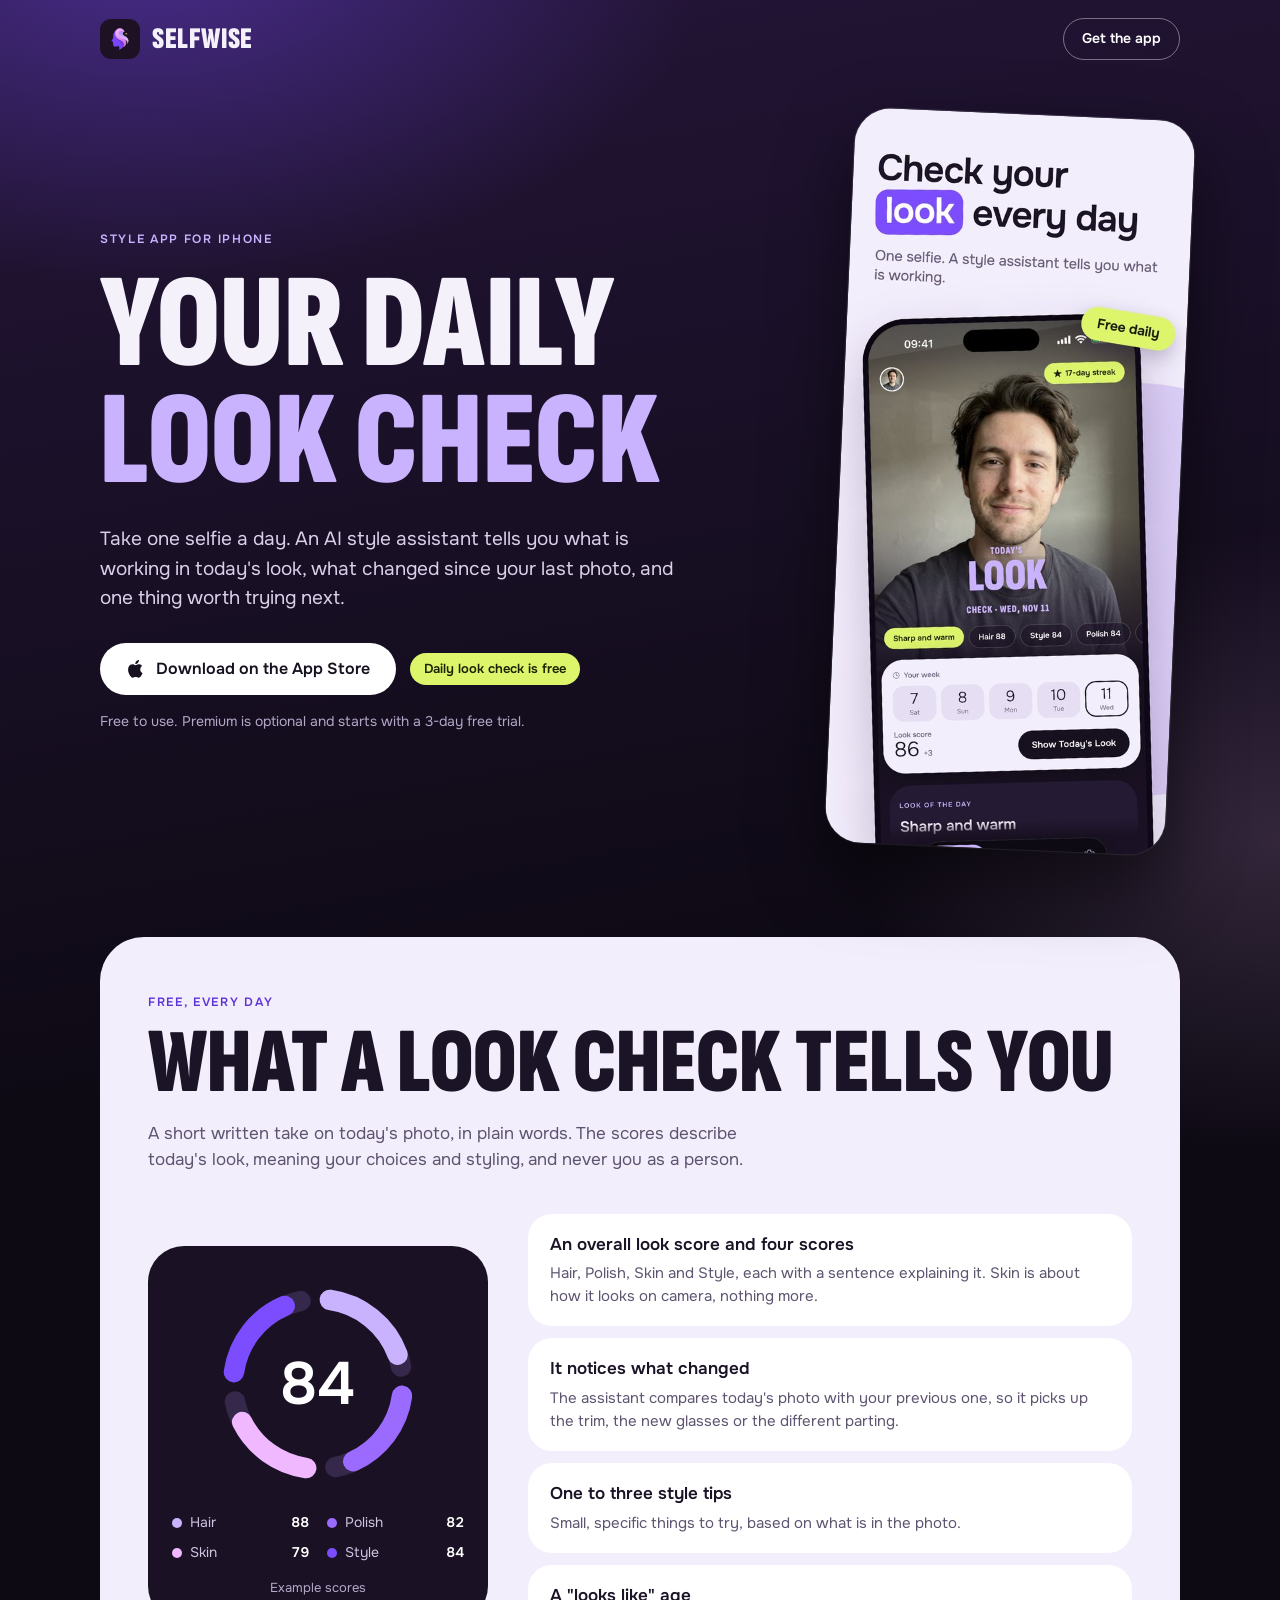
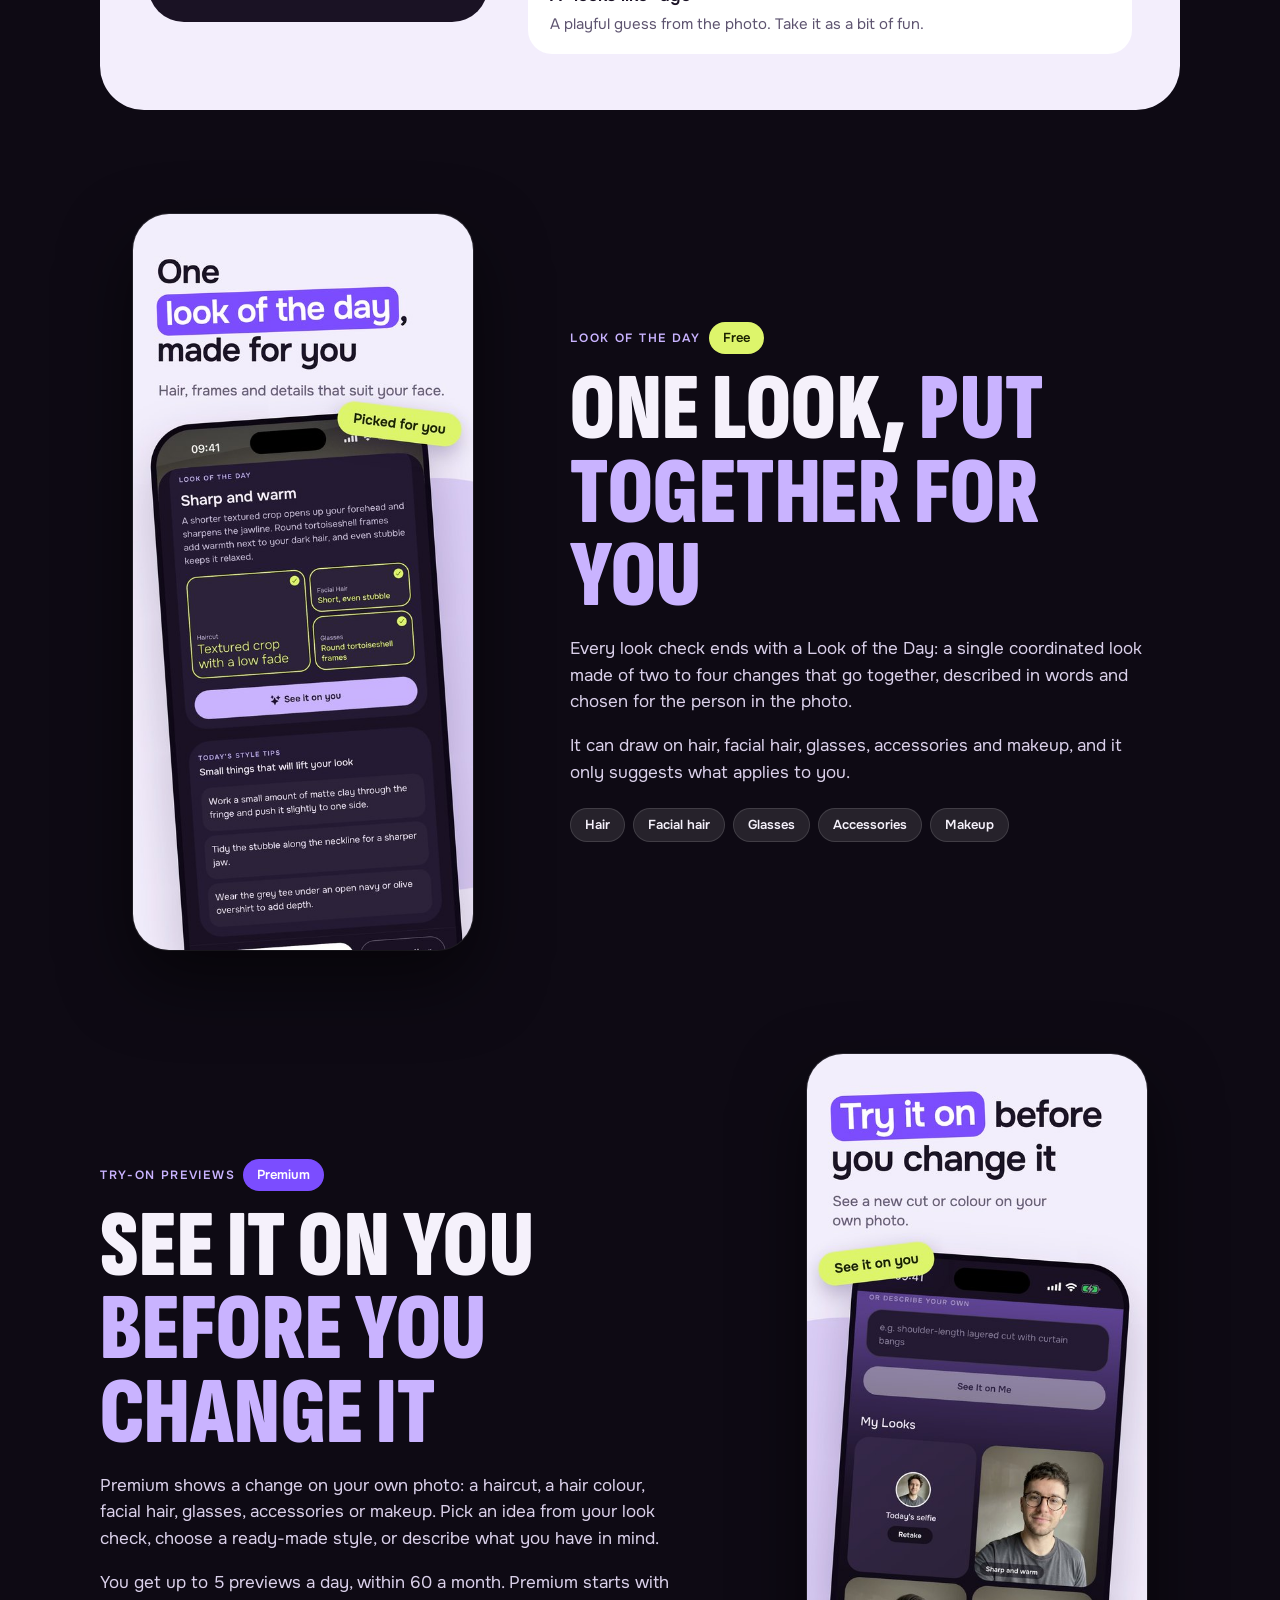
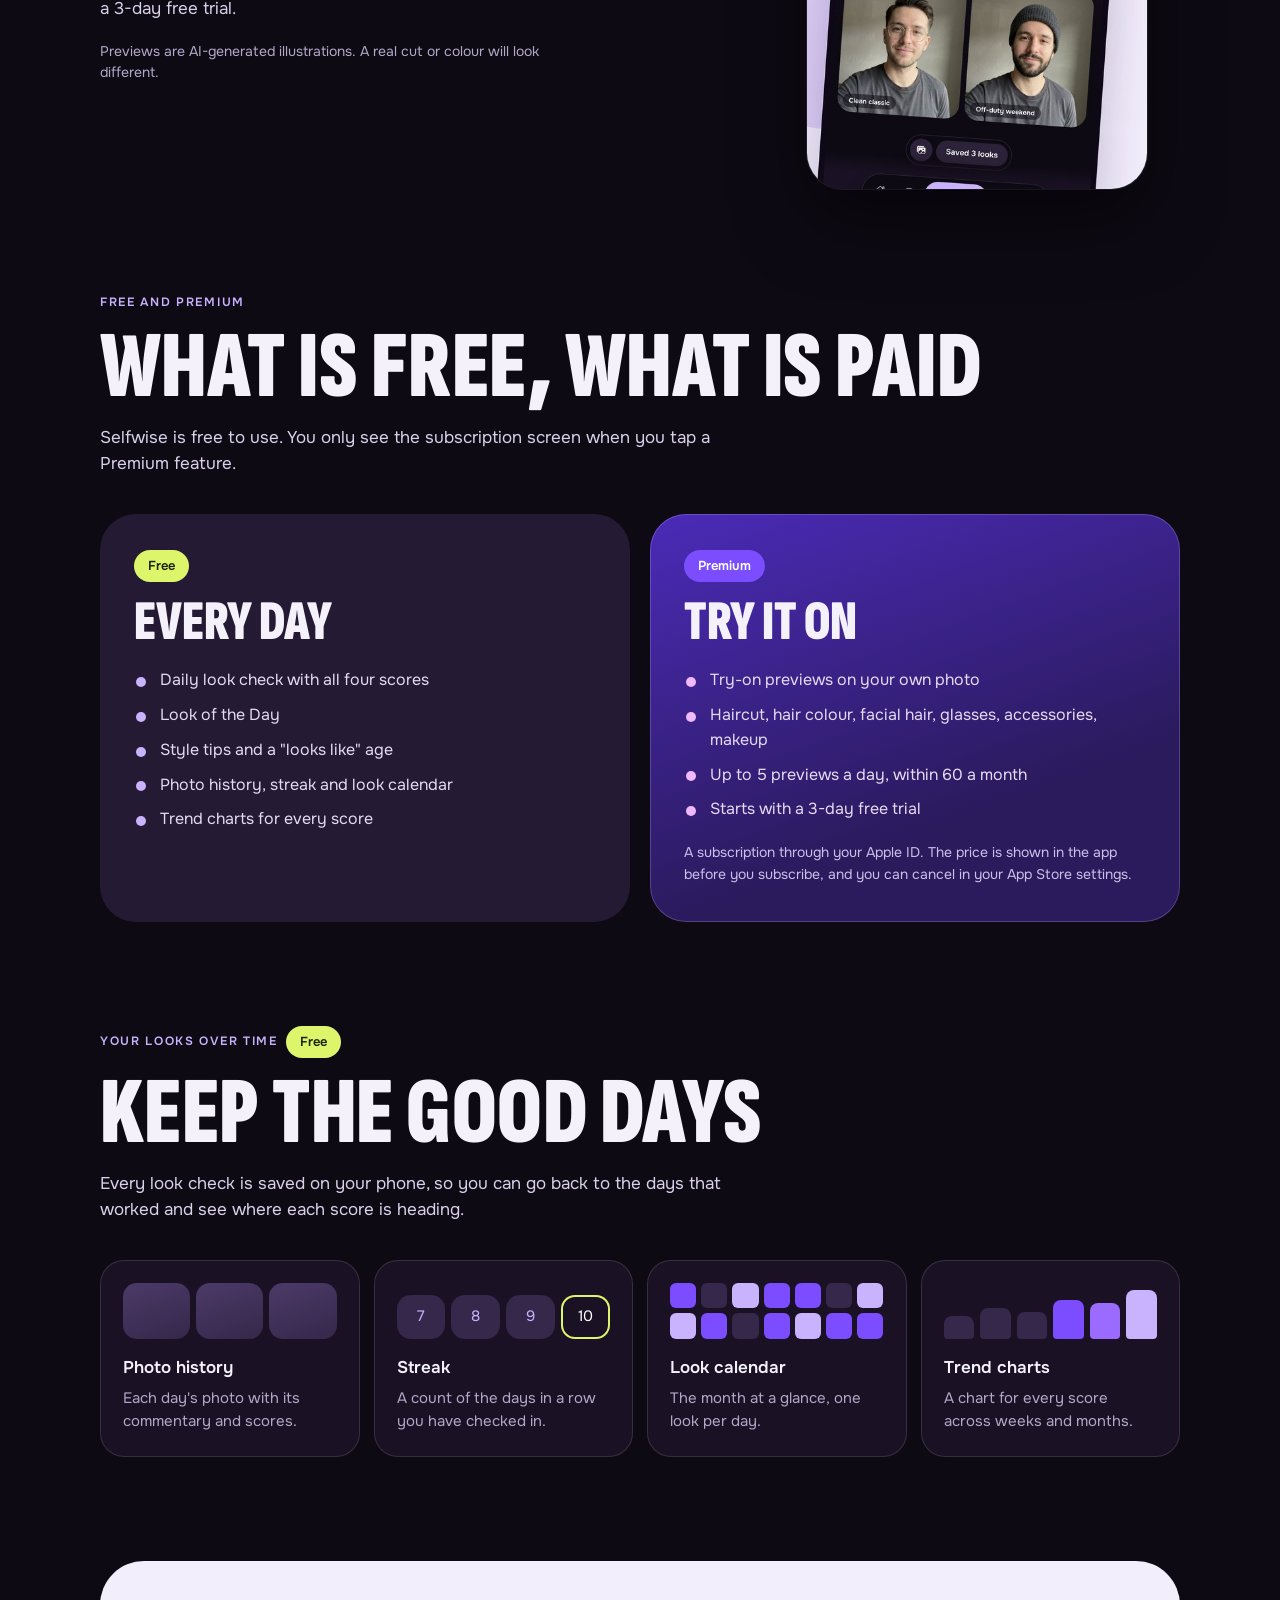
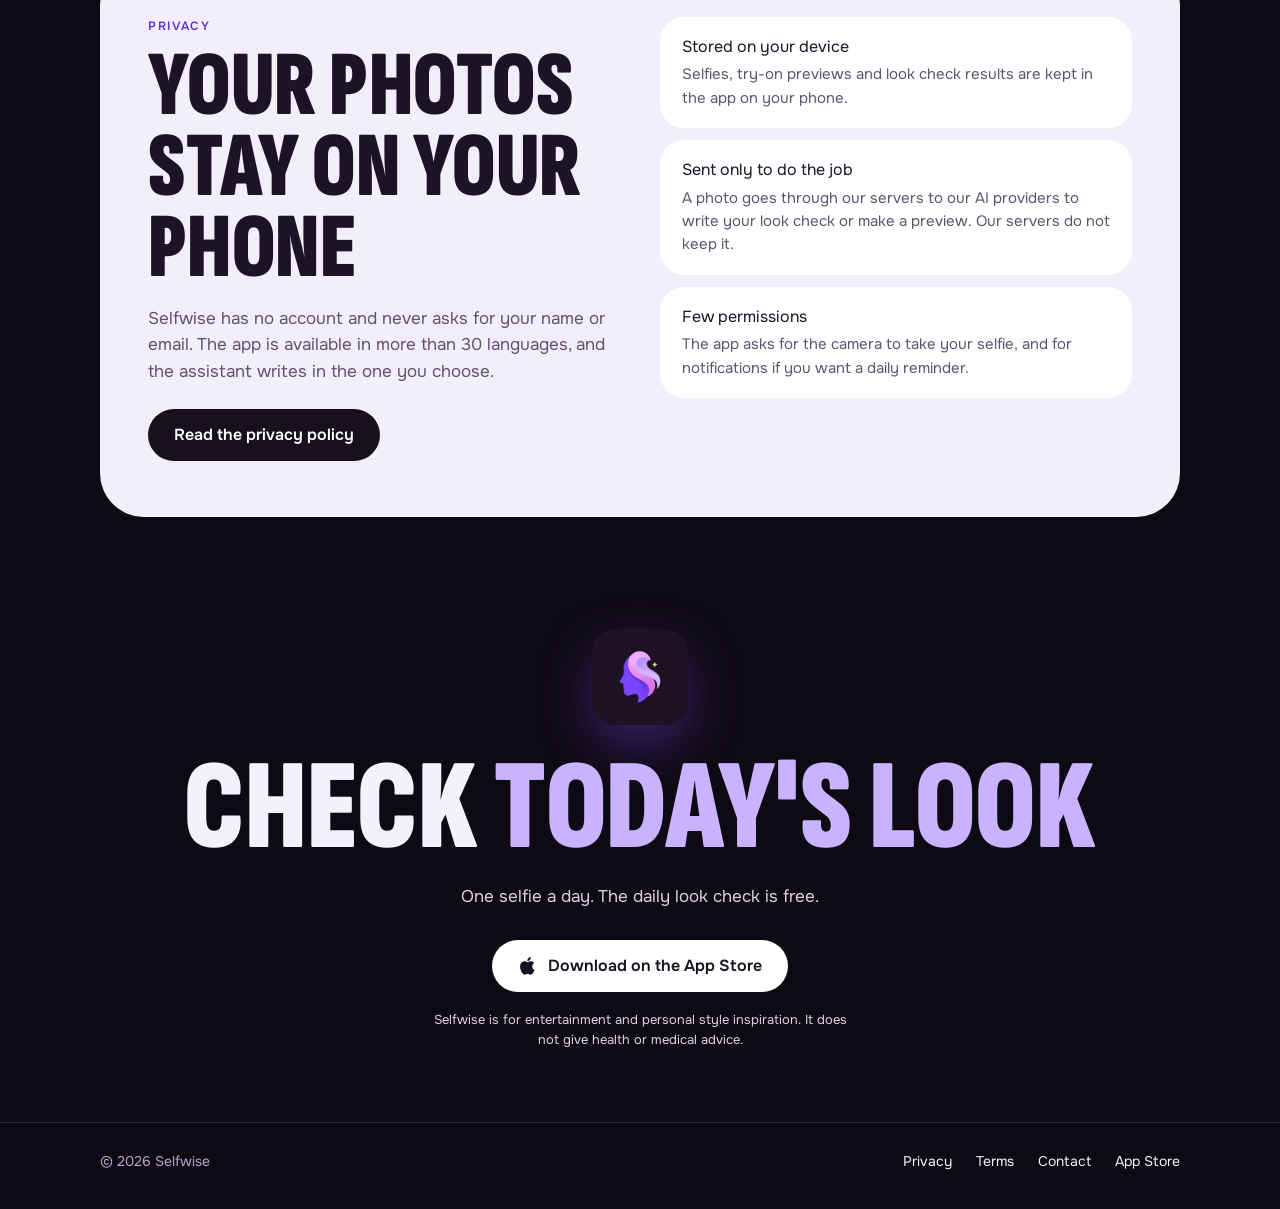
==== commit 5ee57ac5: "Use the final App Store screenshots on the landing page Co-Authored-By: Claude Fable 5.2 <noreply@an" ====
--- a/index.html
+++ b/index.html
@@ -371,7 +371,7 @@
             </div>
             <p class="hero-note">Free to use. Premium is optional and starts with a 3-day free trial.</p>
         </div>
-        <img class="shot" src="assets/shot-1.jpg" width="516" height="1118" alt="Selfwise home screen: today's selfie with the words Today's Look Check, a 12-day streak and this week's days">
+        <img class="shot" src="assets/shot-1.jpg" width="516" height="1116" alt="Selfwise home screen: today's selfie with the words Today's Look Check, a 12-day streak and this week's days">
     </section>
 
     <section class="wrap" aria-labelledby="check-title">
@@ -430,7 +430,7 @@
     <section class="wrap section" aria-labelledby="lotd-title">
         <div class="feature">
             <div class="feature-media">
-                <img class="shot" src="assets/shot-2.jpg" width="516" height="1118" loading="lazy" alt="Look of the Day screen: a look called Sharp and warm, with a textured crop, 3 mm stubble and round tortoise frames">
+                <img class="shot" src="assets/shot-2.jpg" width="516" height="1116" loading="lazy" alt="Look of the Day screen: a look called Sharp and warm, with a textured crop, 3 mm stubble and round tortoise frames">
             </div>
             <div>
                 <div class="labels"><p class="eyebrow">Look of the Day</p><span class="tag tag-lime">Free</span></div>
@@ -451,7 +451,7 @@
     <section class="wrap section" aria-labelledby="tryon-title">
         <div class="feature flip">
             <div class="feature-media">
-                <img class="shot" src="assets/shot-3.jpg" width="516" height="1118" loading="lazy" alt="My Looks screen: a grid of try-on previews of the same person with different haircuts, glasses and a beard">
+                <img class="shot" src="assets/shot-3.jpg" width="516" height="1116" loading="lazy" alt="My Looks screen: a grid of try-on previews of the same person with different haircuts, glasses and a beard">
             </div>
             <div>
                 <div class="labels"><p class="eyebrow">Try-on previews</p><span class="tag tag-violet">Premium</span></div>
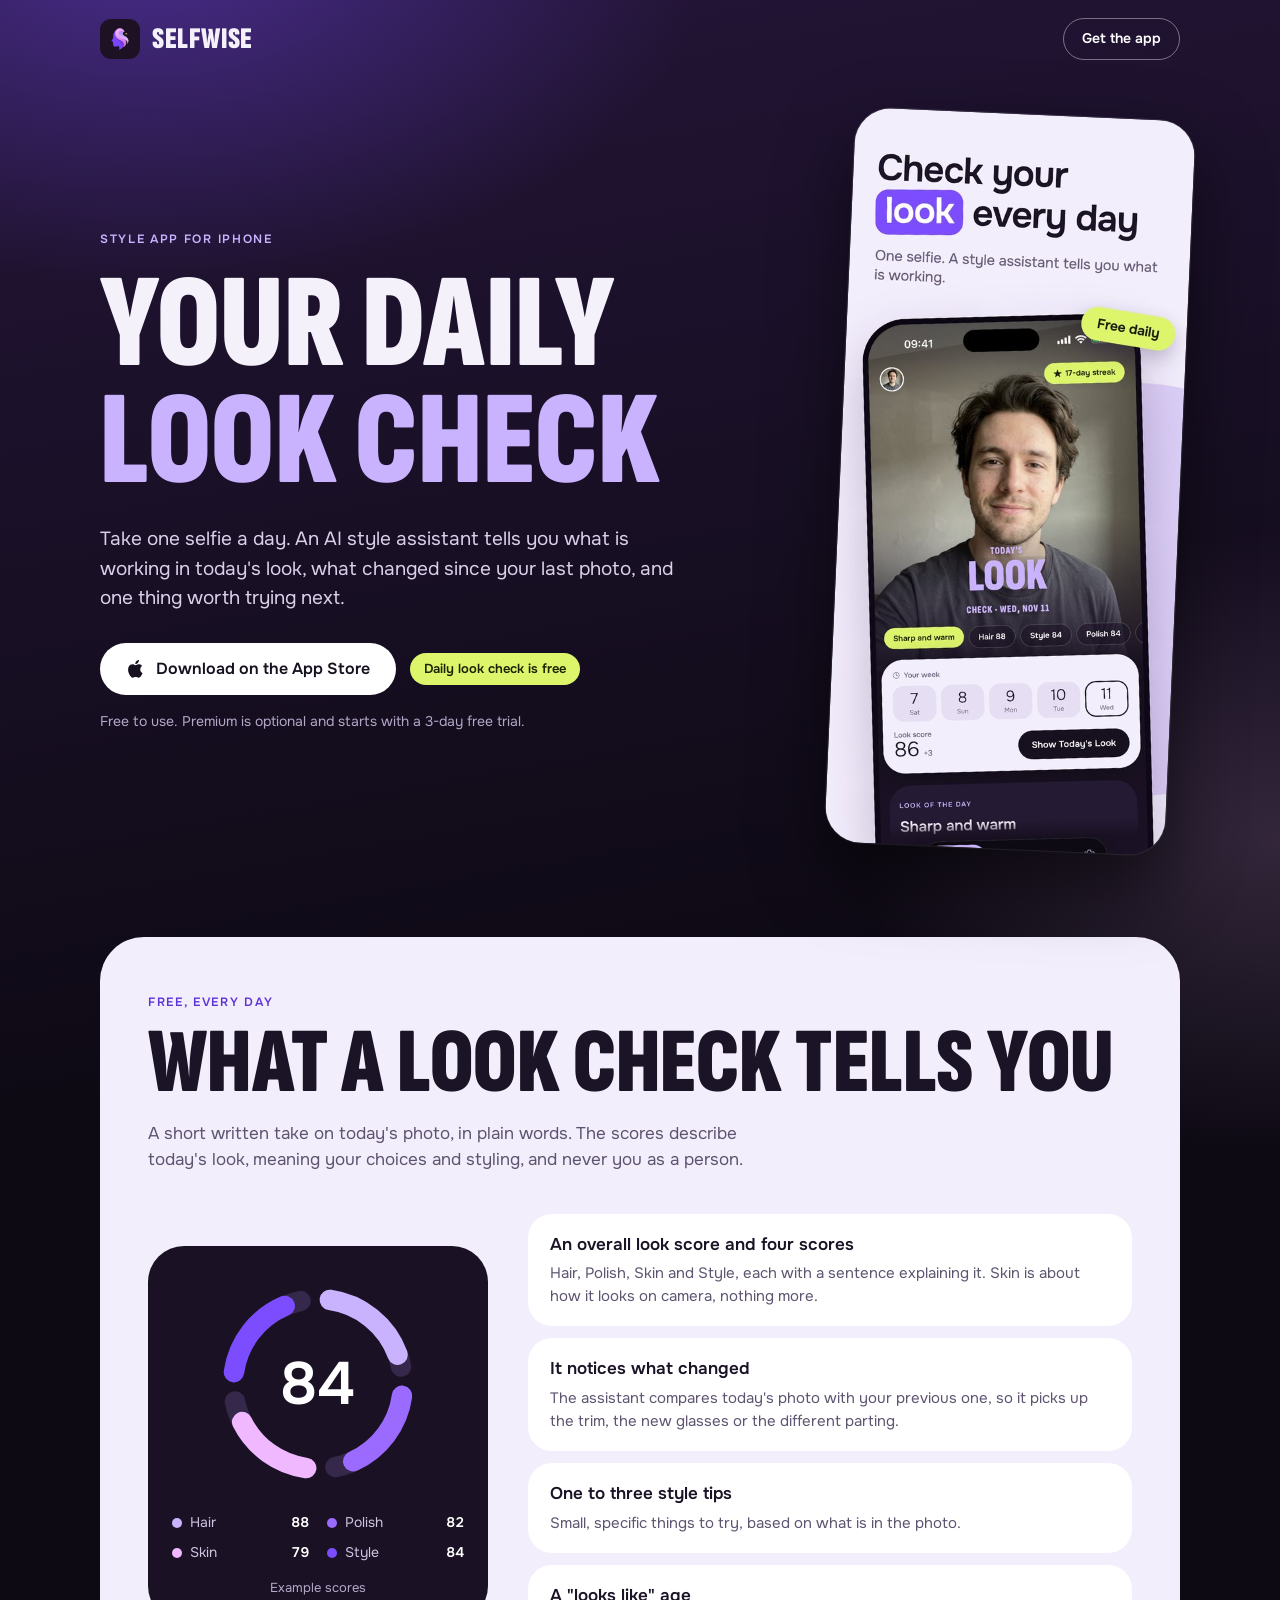
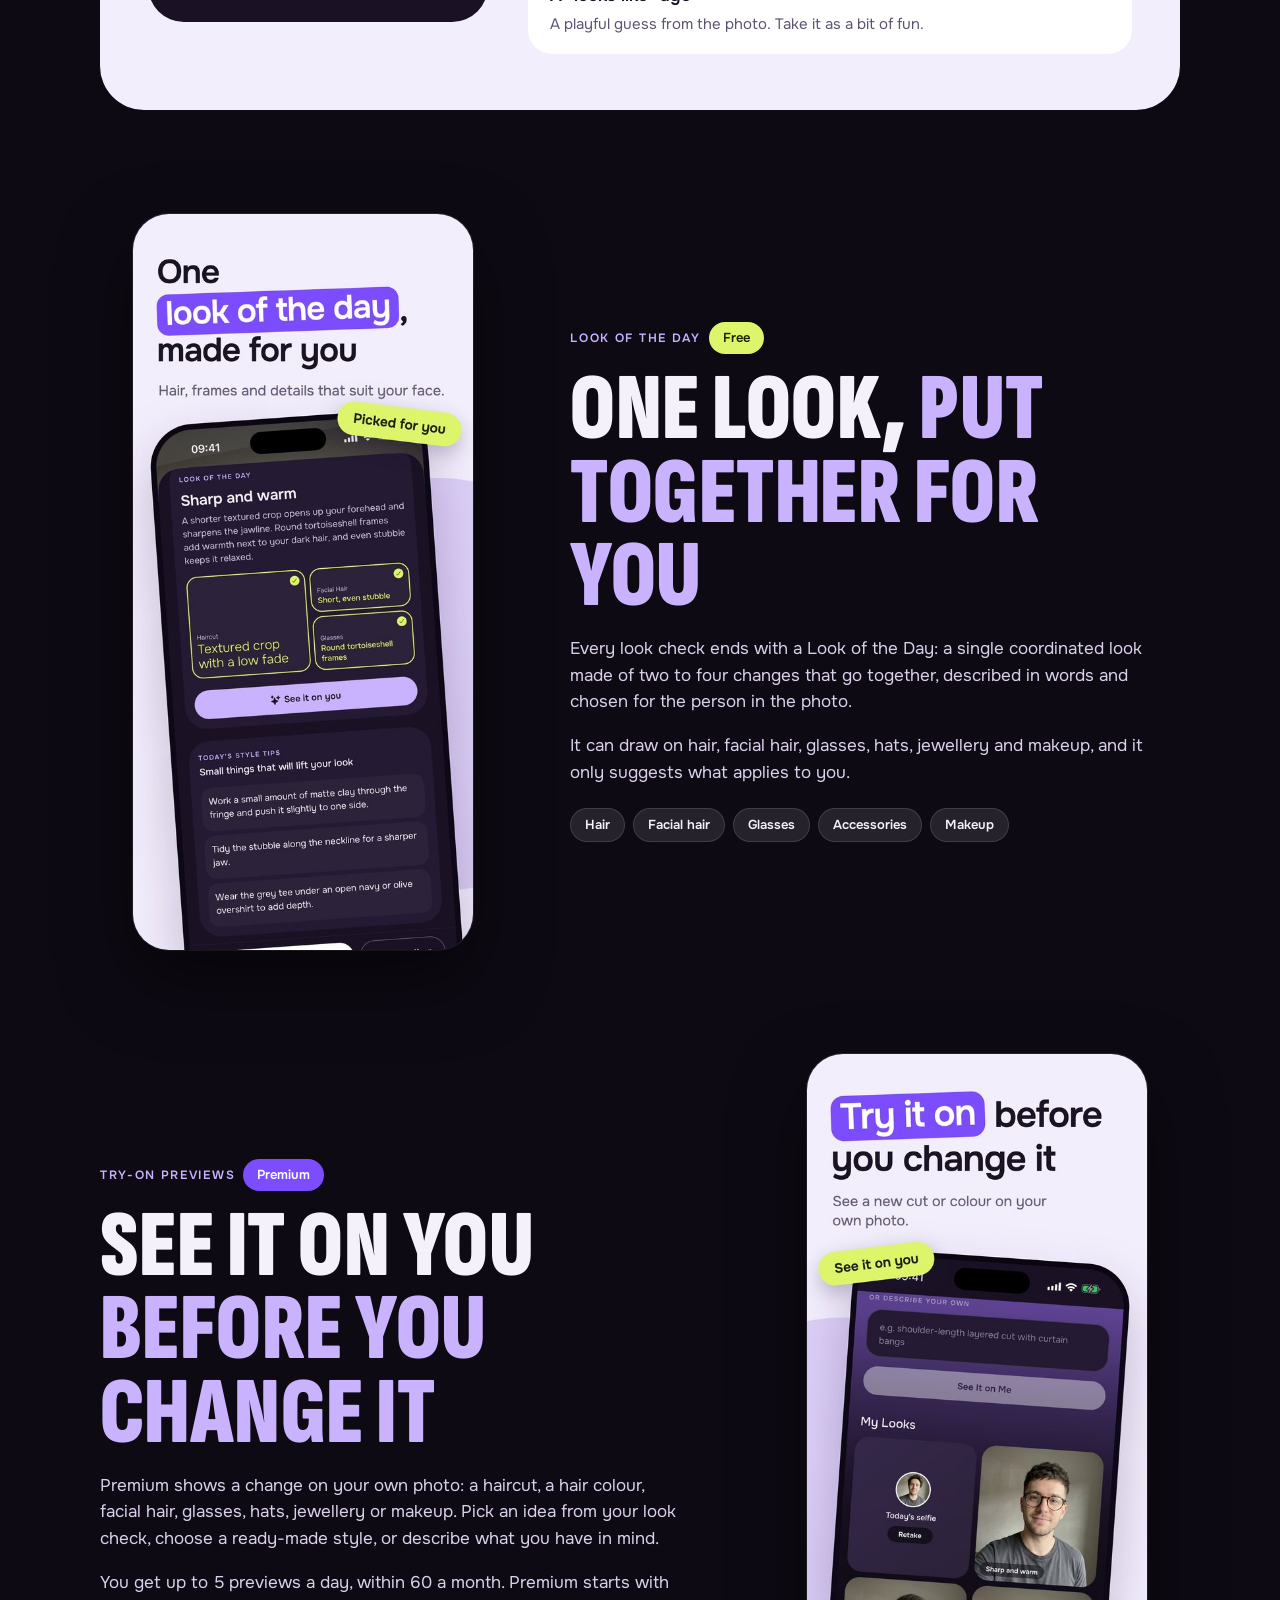
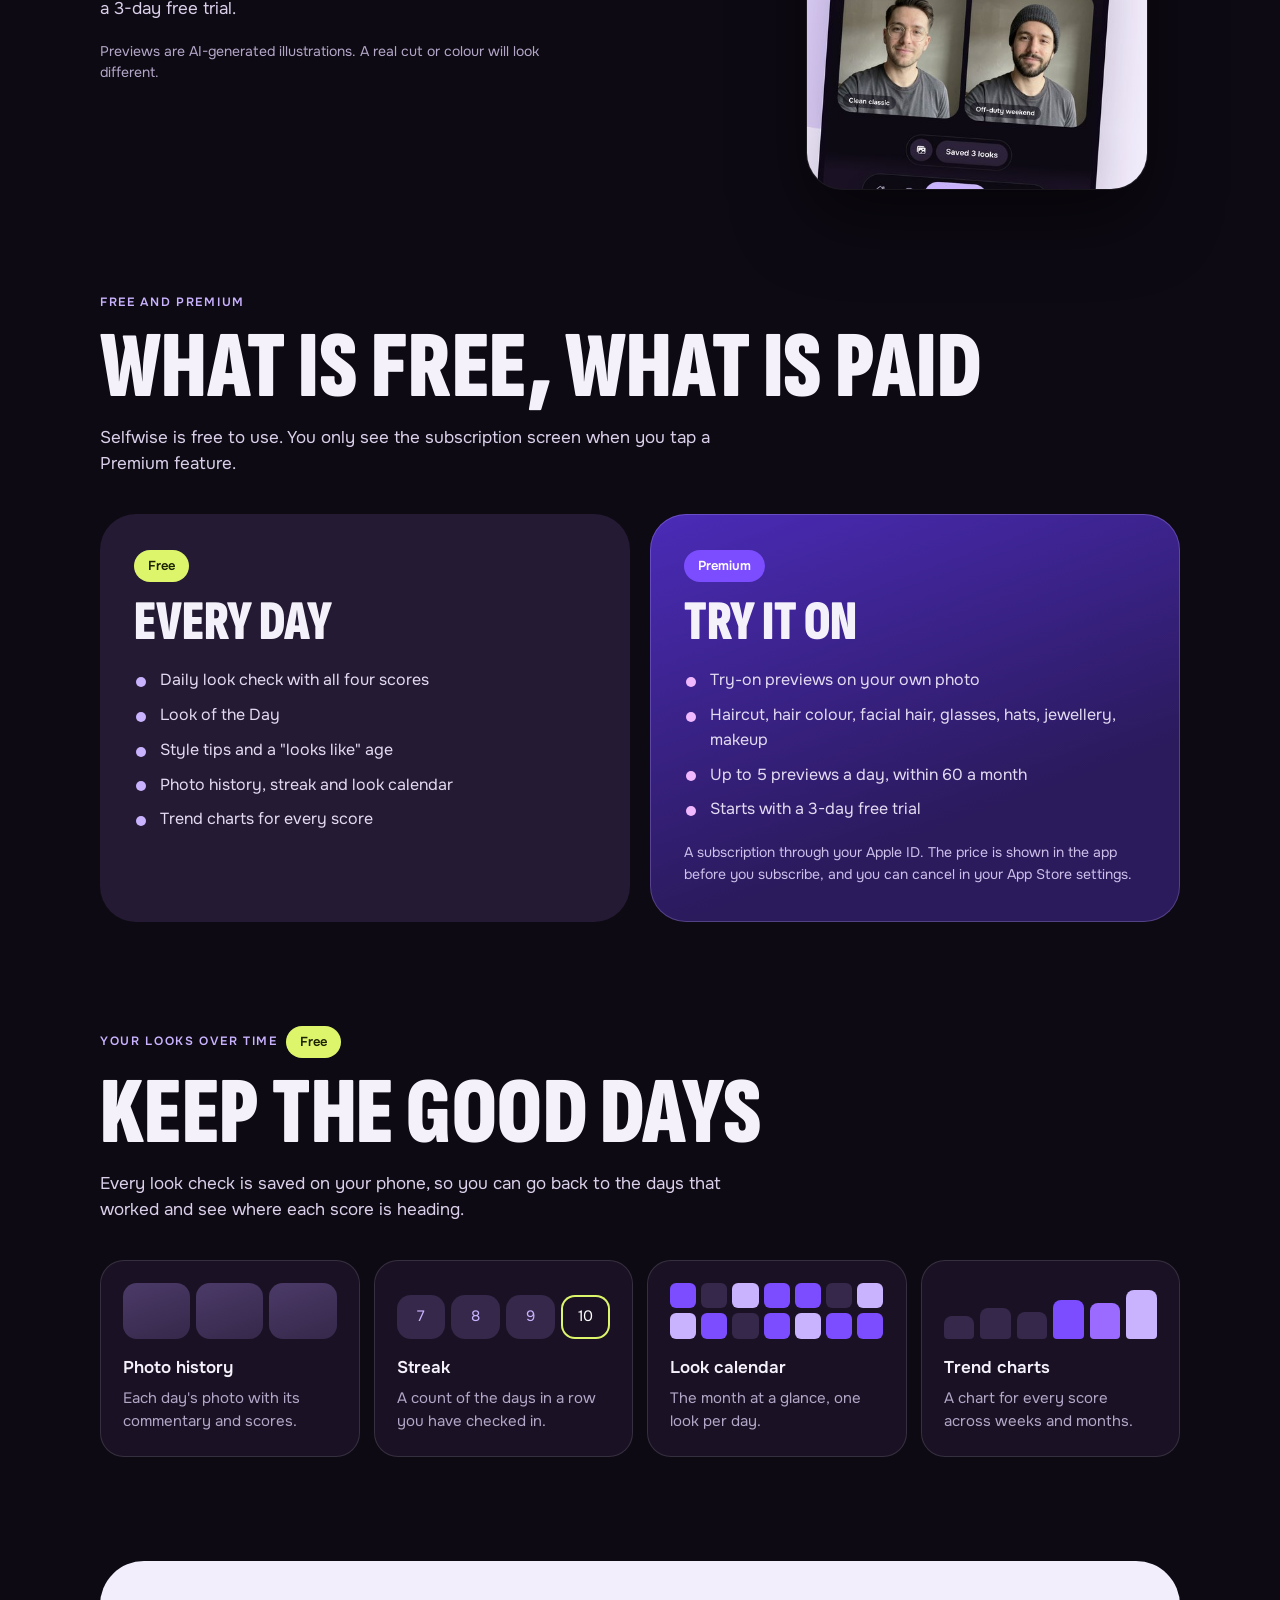
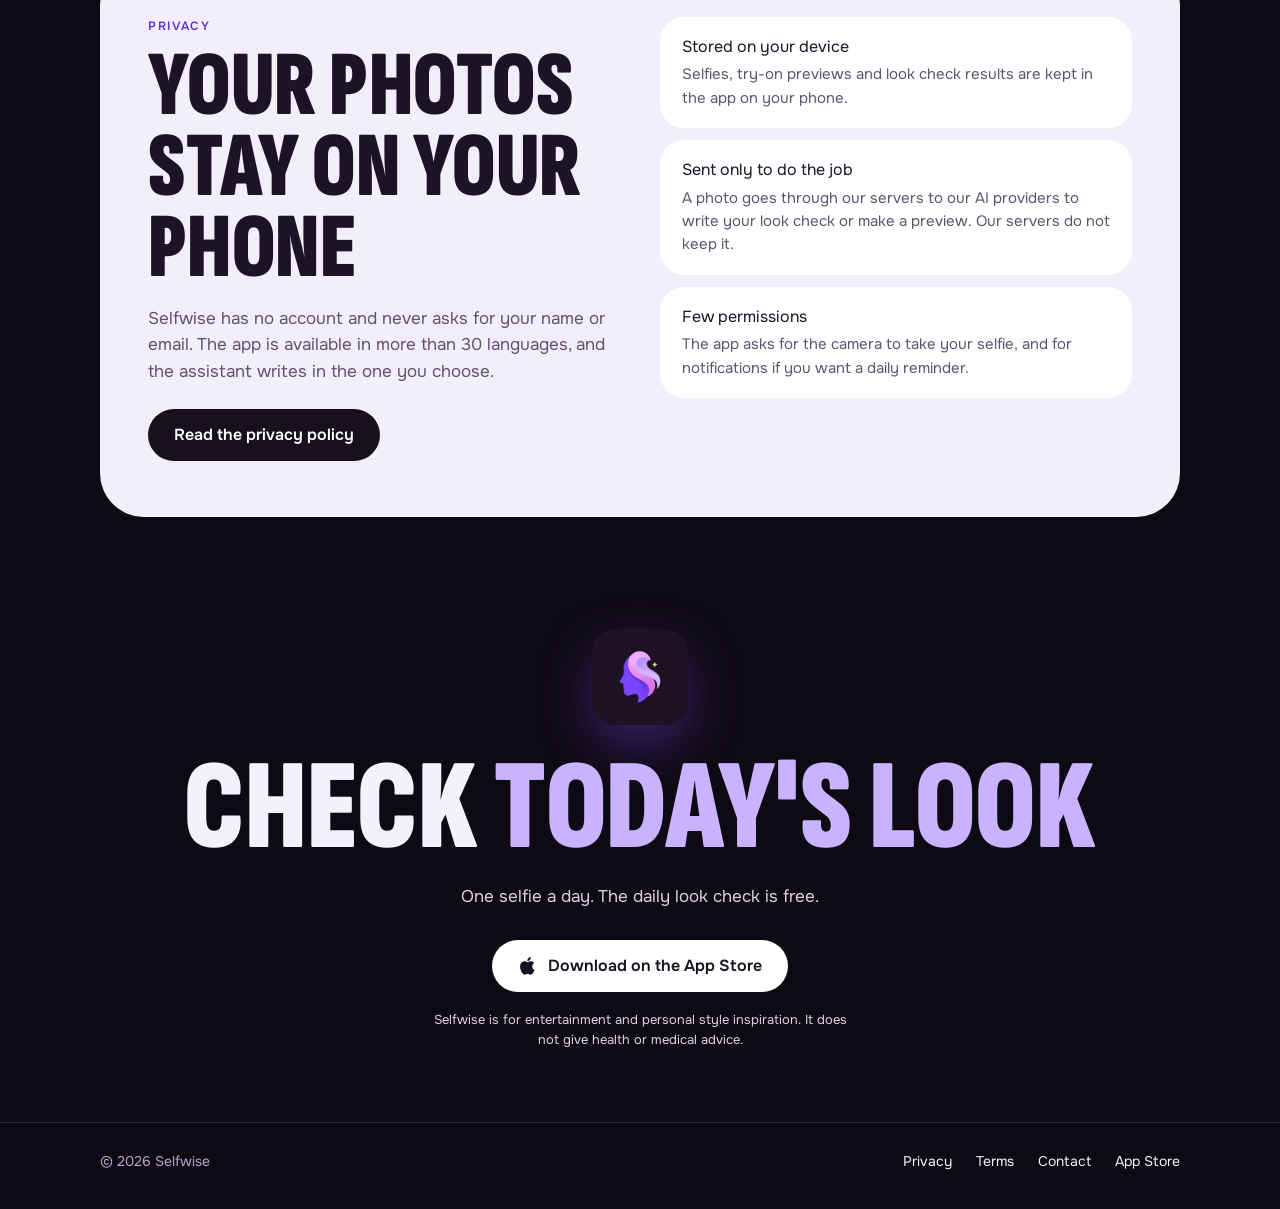
==== commit 5cf7fb4d: "Name hats and jewellery among the things you can try on Co-Authored-By: Claude Fable 5.2 <noreply@an" ====
--- a/index.html
+++ b/index.html
@@ -4,7 +4,7 @@
     <meta charset="UTF-8">
     <meta name="viewport" content="width=device-width, initial-scale=1.0">
     <title>Selfwise — Your daily look check</title>
-    <meta name="description" content="Selfwise is a style app for iPhone. Take one selfie a day and an AI style assistant tells you how your look is working, with a free Look of the Day. Premium lets you preview a new haircut, colour or glasses on your own photo.">
+    <meta name="description" content="Selfwise is a style app for iPhone. Take one selfie a day and an AI style assistant tells you how your look is working, with a free Look of the Day. Premium lets you preview a new haircut, colour, glasses, a hat or jewellery on your own photo.">
     <meta name="theme-color" content="#0E0A14">
     <link rel="canonical" href="https://selfwise.fit/">
     <link rel="icon" type="image/png" href="assets/icon.png">
@@ -436,7 +436,7 @@
                 <div class="labels"><p class="eyebrow">Look of the Day</p><span class="tag tag-lime">Free</span></div>
                 <h2 class="display" id="lotd-title">One look, <em>put together for you</em></h2>
                 <p>Every look check ends with a Look of the Day: a single coordinated look made of two to four changes that go together, described in words and chosen for the person in the photo.</p>
-                <p>It can draw on hair, facial hair, glasses, accessories and makeup, and it only suggests what applies to you.</p>
+                <p>It can draw on hair, facial hair, glasses, hats, jewellery and makeup, and it only suggests what applies to you.</p>
                 <div class="chips">
                     <span class="tag tag-glass">Hair</span>
                     <span class="tag tag-glass">Facial hair</span>
@@ -456,7 +456,7 @@
             <div>
                 <div class="labels"><p class="eyebrow">Try-on previews</p><span class="tag tag-violet">Premium</span></div>
                 <h2 class="display" id="tryon-title">See it on you <em>before you change it</em></h2>
-                <p>Premium shows a change on your own photo: a haircut, a hair colour, facial hair, glasses, accessories or makeup. Pick an idea from your look check, choose a ready-made style, or describe what you have in mind.</p>
+                <p>Premium shows a change on your own photo: a haircut, a hair colour, facial hair, glasses, hats, jewellery or makeup. Pick an idea from your look check, choose a ready-made style, or describe what you have in mind.</p>
                 <p>You get up to 5 previews a day, within 60 a month. Premium starts with a 3-day free trial.</p>
                 <p class="small">Previews are AI-generated illustrations. A real cut or colour will look different.</p>
             </div>
@@ -486,7 +486,7 @@
                 <h3>Try it on</h3>
                 <ul>
                     <li>Try-on previews on your own photo</li>
-                    <li>Haircut, hair colour, facial hair, glasses, accessories, makeup</li>
+                    <li>Haircut, hair colour, facial hair, glasses, hats, jewellery, makeup</li>
                     <li>Up to 5 previews a day, within 60 a month</li>
                     <li>Starts with a 3-day free trial</li>
                 </ul>
